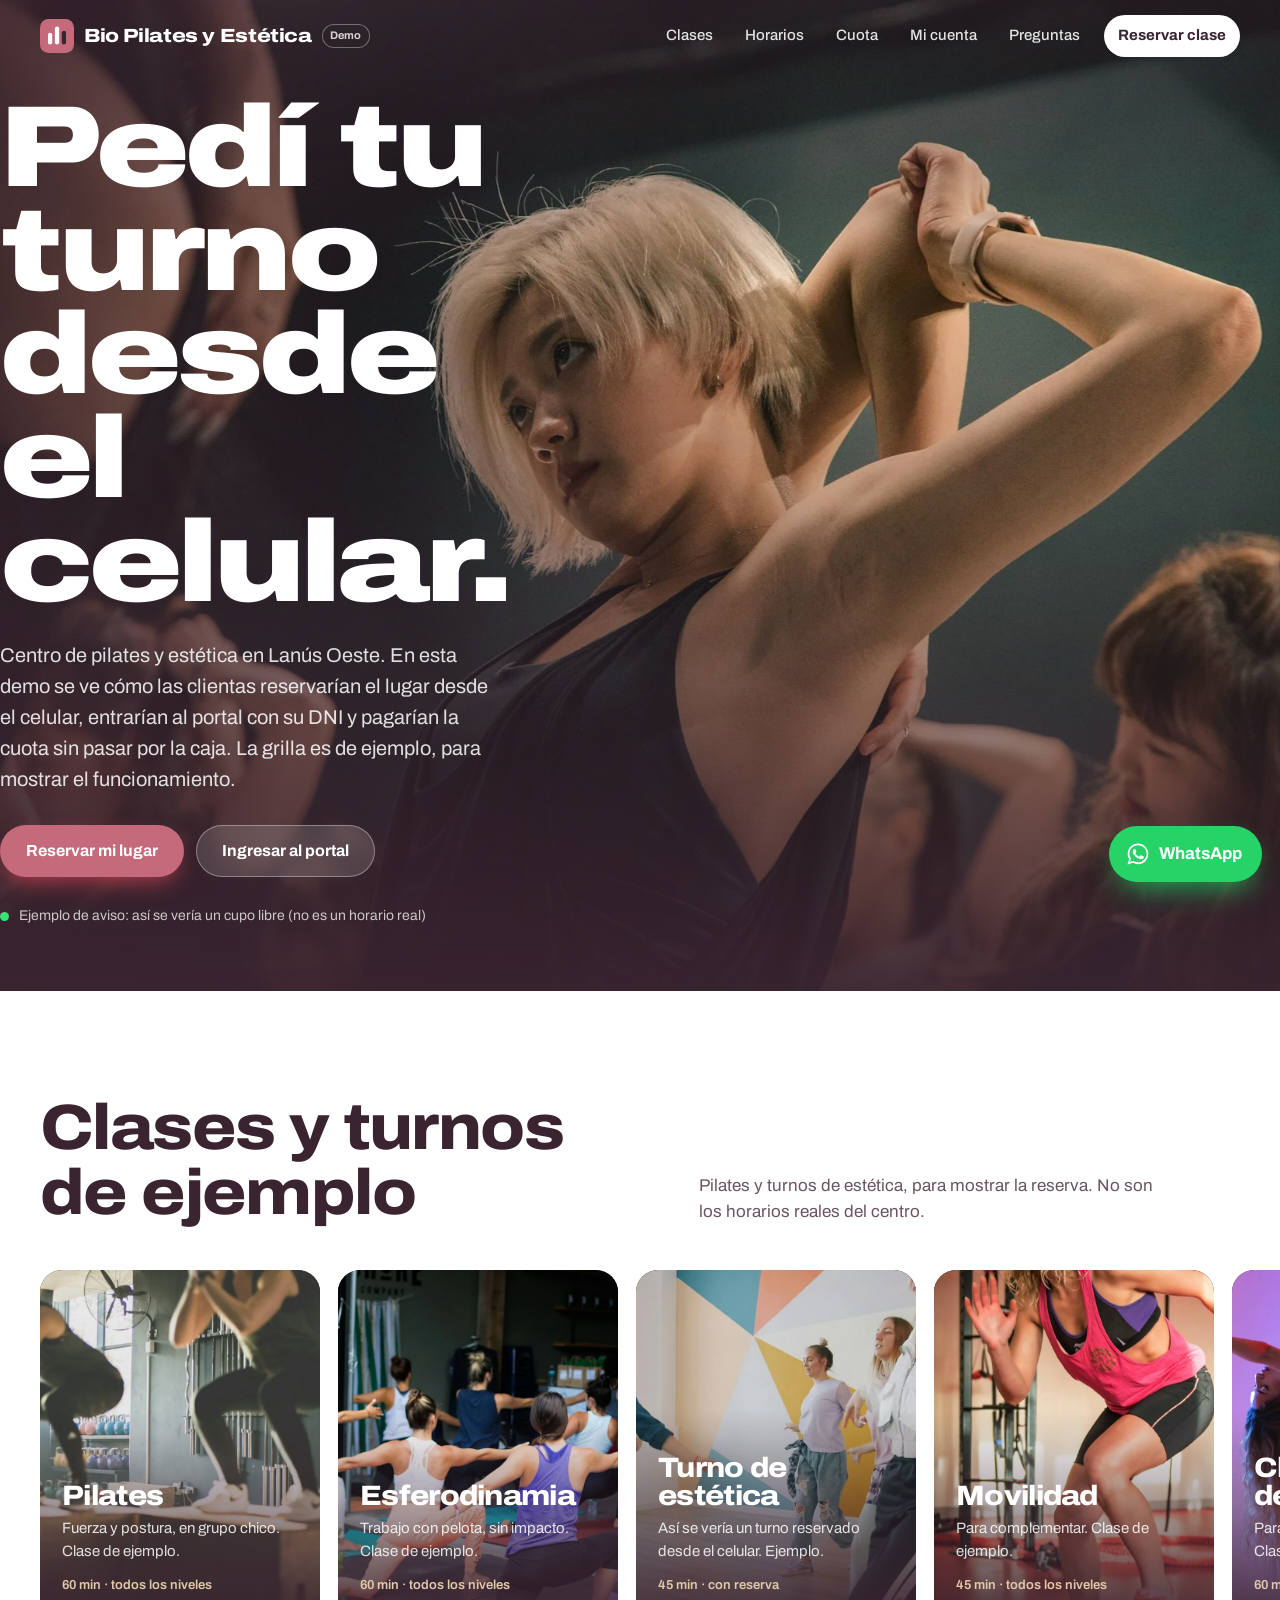
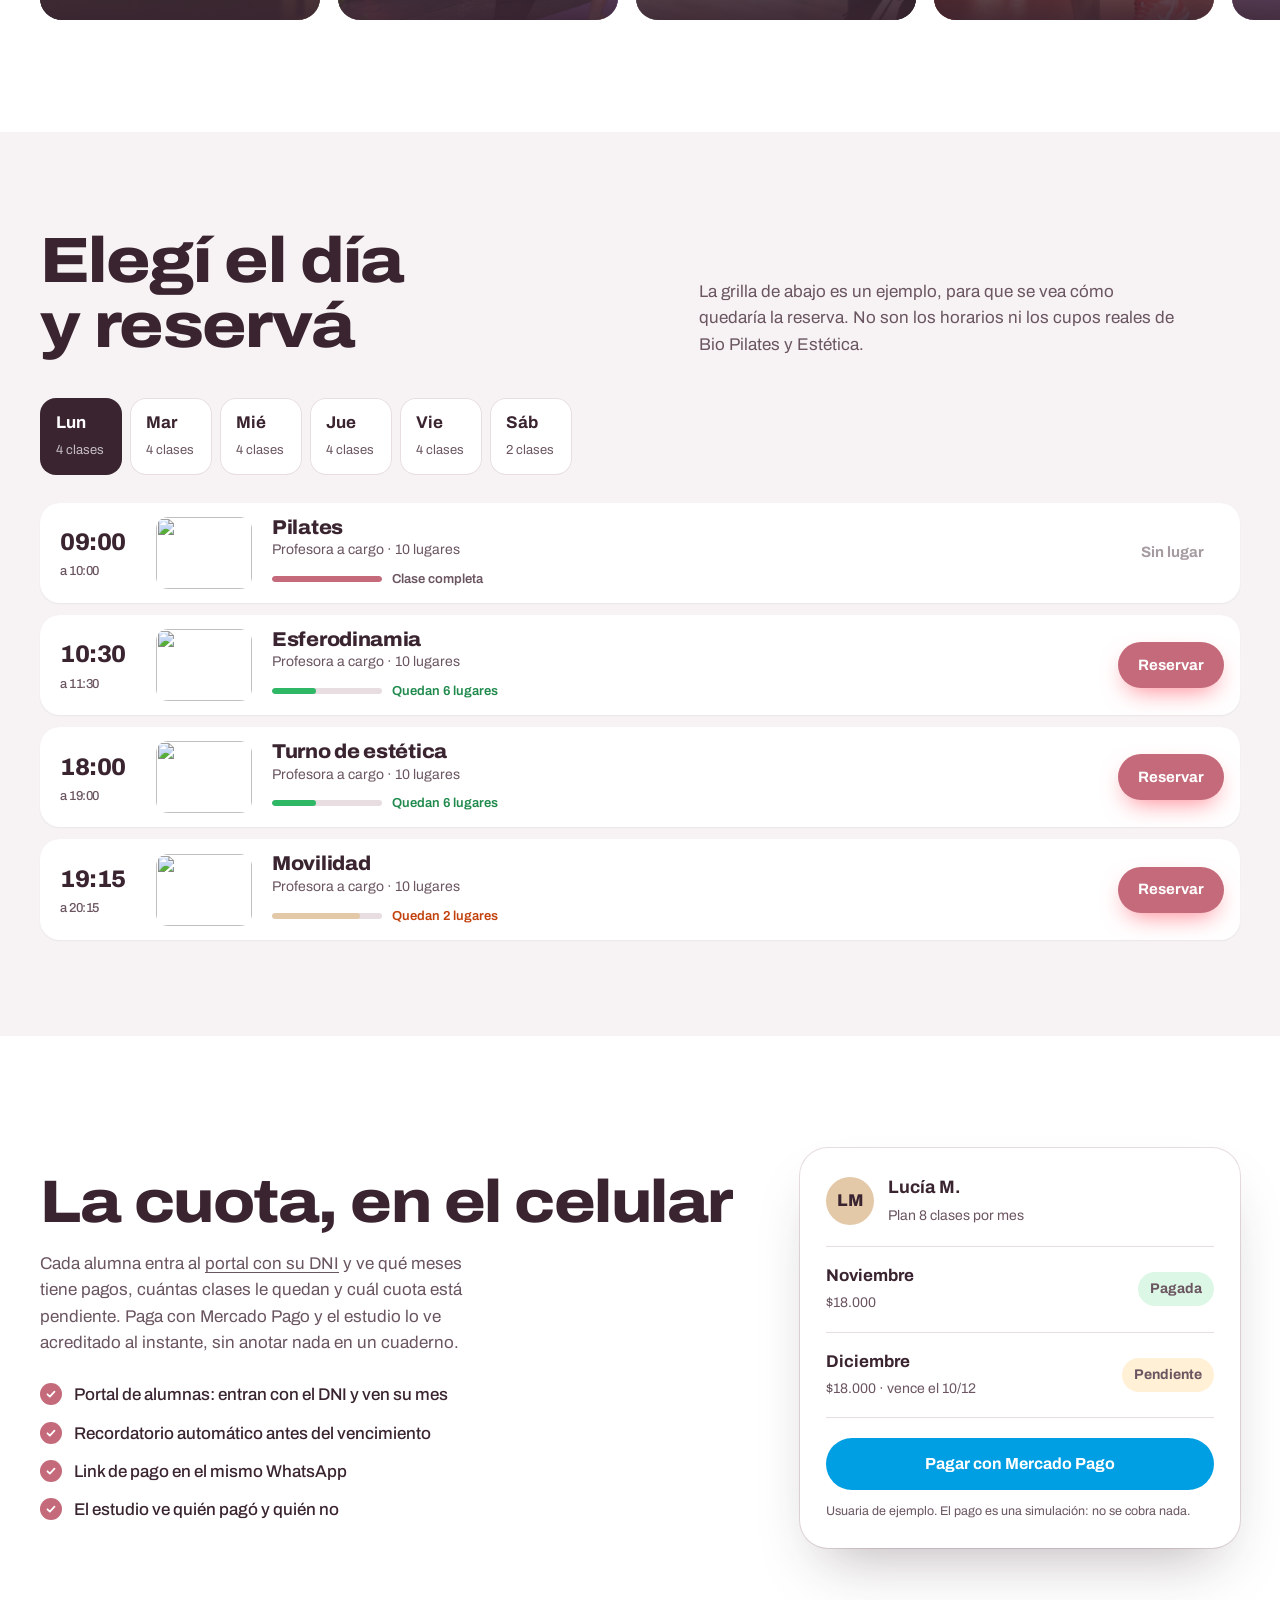
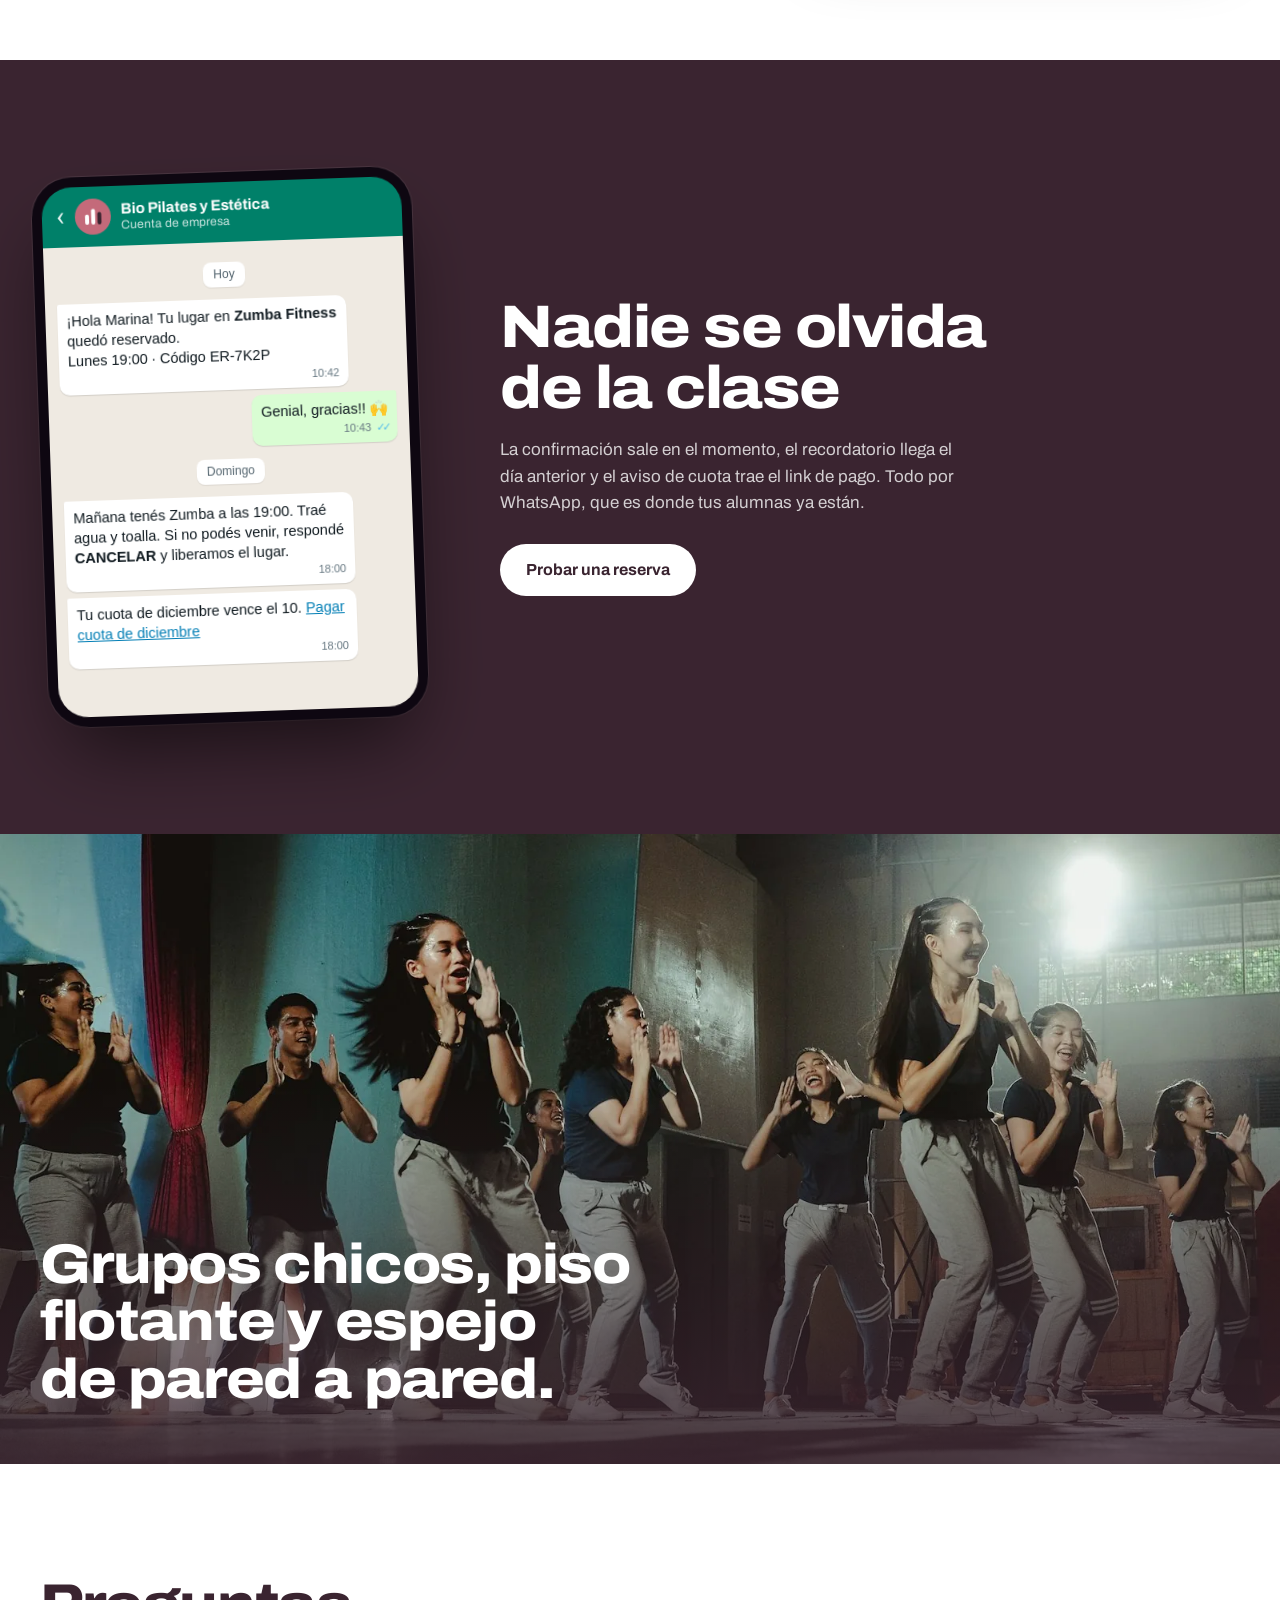
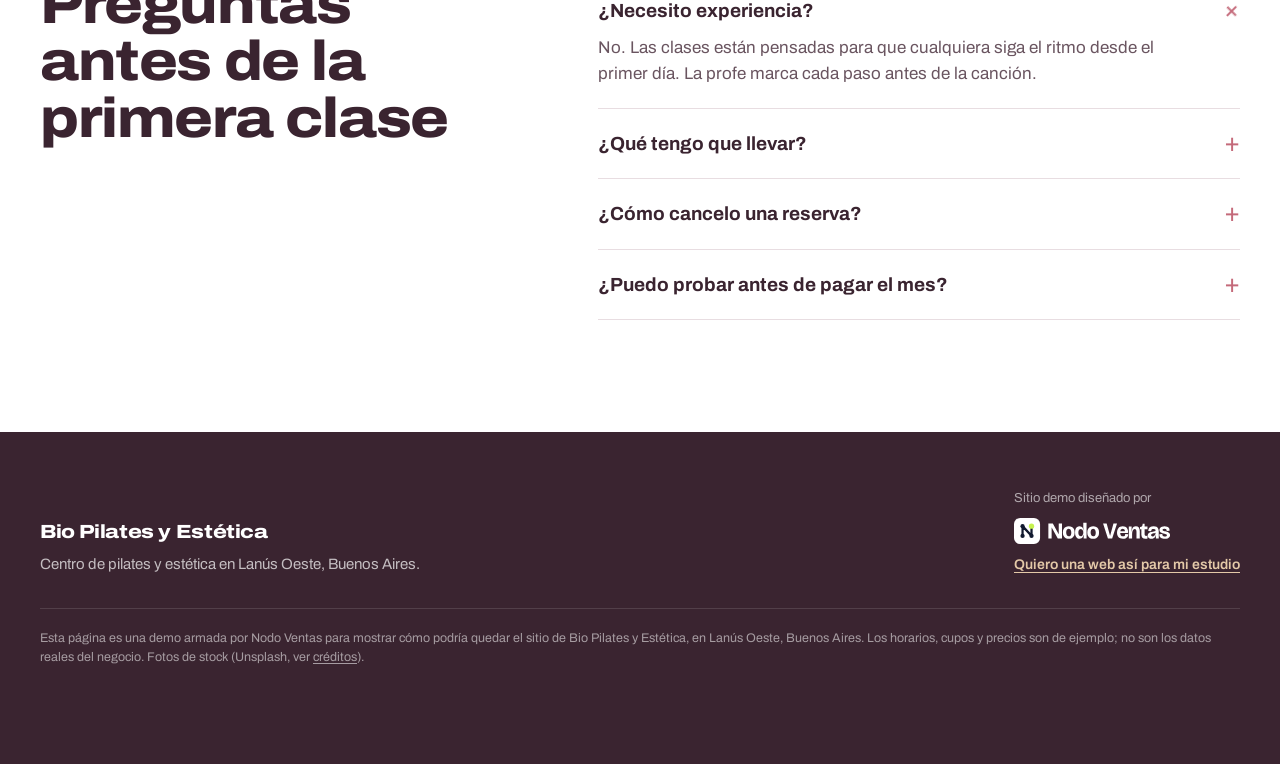
==== index.html @ a37e54e3 "Demo personalizada de Nodo Ventas: demo-bio-pilates-lanus" ====
<!DOCTYPE html>
<html lang="es-AR">
<head>
  <meta charset="utf-8">
  <meta name="viewport" content="width=device-width, initial-scale=1, viewport-fit=cover">
  <title>Bio Pilates y Estética · Lanús Oeste</title>
  <meta name="description" content="Demo de Nodo Ventas para Bio Pilates y Estética, centro de pilates y estética en Lanús Oeste: reserva desde el celular, portal y cuota. Horarios y precios de ejemplo.">
  <meta name="robots" content="noindex, nofollow">
  <meta name="theme-color" content="#3A2430">
  <link rel="icon" href="favicon.svg" type="image/svg+xml">
  <link rel="preconnect" href="https://fonts.googleapis.com">
  <link rel="preconnect" href="https://fonts.gstatic.com" crossorigin>
  <link href="https://fonts.googleapis.com/css2?family=Archivo:wdth,wght@62..125,400..900&display=swap" rel="stylesheet">
  <link rel="preload" as="image" href="img/hero.webp">
  <link rel="stylesheet" href="styles.css">
</head>
<body>
  <a class="skip" href="#contenido">Saltar al contenido</a>

  <header class="site-header" id="top">
    <div class="wrap header-inner">
      <a class="brand" href="#inicio" aria-label="Bio Pilates y Estética, inicio">
        <svg class="brand-mark" viewBox="0 0 64 64" aria-hidden="true"><rect width="64" height="64" rx="16" fill="#C46A7A"/><rect x="15" y="26" width="8" height="22" rx="4" fill="#fff"/><rect x="28" y="14" width="8" height="34" rx="4" fill="#fff"/><rect x="41" y="22" width="8" height="26" rx="4" fill="#3A2430"/></svg>
        <span class="brand-name">Bio Pilates y Estética</span>
      </a>
      <a class="demo-tag" href="oferta/" title="Sitio demo hecho por Nodo Ventas">Demo</a>
      <button class="menu-btn" type="button" aria-expanded="false" aria-controls="nav" aria-label="Abrir menú"><span></span><span></span></button>
      <nav class="nav" id="nav">
        <a href="#clases">Clases</a>
        <a href="#horarios">Horarios</a>
        <a href="#cuota">Cuota</a>
        <a href="mi-cuenta/">Mi cuenta</a>
        <a href="#preguntas">Preguntas</a>
        <a class="nav-cta" href="#horarios">Reservar clase</a>
      </nav>
    </div>
  </header>

  <main id="contenido">
    <section class="hero" id="inicio">
      <img class="hero-img" src="img/hero.webp" alt="Alumna bailando con los brazos en alto en una clase" width="1920" height="1280" fetchpriority="high">
      <div class="hero-shade" aria-hidden="true"></div>
      <div class="wrap hero-inner no-video">
        <div class="hero-copy">
        <h1 class="hero-title"><span>Pedí tu turno</span> <span>desde el celular.</span></h1>
        <p class="hero-lead">Centro de pilates y estética en Lanús Oeste. En esta demo se ve cómo las clientas reservarían el lugar desde el celular, entrarían al portal con su DNI y pagarían la cuota sin pasar por la caja. La grilla es de ejemplo, para mostrar el funcionamiento.</p>
        <div class="hero-actions">
          <a class="btn btn-coral" href="#horarios">Reservar mi lugar</a>
          <a class="btn btn-glass" href="mi-cuenta/">Ingresar al portal</a>
        </div>
        <p class="hero-meta"><span class="live-dot" aria-hidden="true"></span> Ejemplo de aviso: así se vería un cupo libre (no es un horario real)</p>
        </div>
      </div>
    </section>

    <section class="clases" id="clases" aria-labelledby="clases-title">
      <div class="wrap section-head">
        <h2 id="clases-title">Clases y turnos de ejemplo</h2>
        <p>Pilates y turnos de estética, para mostrar la reserva. No son los horarios reales del centro.</p>
      </div>
      <div class="rail" tabindex="0" aria-label="Clases del estudio">
        <article class="class-tile">
          <img src="img/clase-funcional.webp" alt="Alumna entrenando" loading="lazy" width="1200" height="900">
          <div class="tile-copy"><h3>Pilates</h3><p>Fuerza y postura, en grupo chico. Clase de ejemplo.</p><span class="tile-meta">60 min · todos los niveles</span></div>
        </article>
        <article class="class-tile">
          <img src="img/clase-stretch.webp" alt="Alumna en una pausa de estiramiento" loading="lazy" width="1200" height="900">
          <div class="tile-copy"><h3>Esferodinamia</h3><p>Trabajo con pelota, sin impacto. Clase de ejemplo.</p><span class="tile-meta">60 min · todos los niveles</span></div>
        </article>
        <article class="class-tile">
          <img src="img/clase-coreo.webp" alt="Espacio de trabajo en el estudio" loading="lazy" width="1200" height="900">
          <div class="tile-copy"><h3>Turno de estética</h3><p>Así se vería un turno reservado desde el celular. Ejemplo.</p><span class="tile-meta">45 min · con reserva</span></div>
        </article>
        <article class="class-tile">
          <img src="img/clase-hiit.webp" alt="Alumna en un trabajo de movilidad" loading="lazy" width="1200" height="900">
          <div class="tile-copy"><h3>Movilidad</h3><p>Para complementar. Clase de ejemplo.</p><span class="tile-meta">45 min · todos los niveles</span></div>
        </article>
        <article class="class-tile">
          <img src="img/clase-latino.webp" alt="Alumnas en el salón" loading="lazy" width="1200" height="900">
          <div class="tile-copy"><h3>Clase inicial de pilates</h3><p>Para quien entra por primera vez. Clase de ejemplo.</p><span class="tile-meta">60 min · inicial</span></div>
        </article>
        <article class="class-tile">
          <img src="img/clase-zumba.webp" alt="Grupo en el salón" loading="lazy" width="1200" height="900">
          <div class="tile-copy"><h3>Estiramiento</h3><p>Cierre suave. Clase de ejemplo.</p><span class="tile-meta">45 min · todos los niveles</span></div>
        </article>
      </div>
    </section>

    <section class="horarios" id="horarios" aria-labelledby="horarios-title">
      <div class="wrap">
        <div class="section-head">
          <h2 id="horarios-title">Elegí el día y reservá</h2>
          <p>La grilla de abajo es un ejemplo, para que se vea cómo quedaría la reserva. No son los horarios ni los cupos reales de Bio Pilates y Estética.</p>
        </div>
        <div class="days" role="tablist" aria-label="Día de la semana" id="days"></div>
        <div class="schedule" id="schedule" role="tabpanel" aria-live="polite"></div>
      </div>
    </section>

    <section class="cuota" id="cuota" aria-labelledby="cuota-title">
      <div class="wrap cuota-grid">
        <div class="cuota-copy">
          <h2 id="cuota-title">La cuota, en el celular</h2>
          <p>Cada alumna entra al <a href="mi-cuenta/">portal con su DNI</a> y ve qué meses tiene pagos, cuántas clases le quedan y cuál cuota está pendiente. Paga con Mercado Pago y el estudio lo ve acreditado al instante, sin anotar nada en un cuaderno.</p>
          <ul class="ticks">
            <li>Portal de alumnas: entran con el DNI y ven su mes</li>
            <li>Recordatorio automático antes del vencimiento</li>
            <li>Link de pago en el mismo WhatsApp</li>
            <li>El estudio ve quién pagó y quién no</li>
          </ul>
        </div>
        <div class="account" aria-label="Cuenta de alumna de ejemplo">
          <div class="account-head">
            <div class="avatar" aria-hidden="true">LM</div>
            <div><strong>Lucía M.</strong><span>Plan 8 clases por mes</span></div>
          </div>
          <div class="fee-row"><div><strong>Noviembre</strong><span>$18.000</span></div><span class="badge badge-ok">Pagada</span></div>
          <div class="fee-row" id="fee-dic"><div><strong>Diciembre</strong><span>$18.000 · vence el 10/12</span></div><span class="badge badge-pend" id="badge-dic">Pendiente</span></div>
          <button class="btn btn-mp" type="button" id="btn-mp">Pagar con Mercado Pago</button>
          <p class="fine-print">Usuaria de ejemplo. El pago es una simulación: no se cobra nada.</p>
        </div>
      </div>
    </section>

    <section class="avisos" aria-labelledby="avisos-title">
      <div class="wrap avisos-grid">
        <div class="phone" aria-hidden="true">
          <div class="wa-top"><span class="wa-back">‹</span><span class="wa-ava"><svg viewBox="0 0 64 64"><rect width="64" height="64" rx="32" fill="#C46A7A"/><rect x="18" y="28" width="7" height="18" rx="3.5" fill="#fff"/><rect x="29" y="18" width="7" height="28" rx="3.5" fill="#fff"/><rect x="40" y="24" width="7" height="22" rx="3.5" fill="#3A2430"/></svg></span><span class="wa-name"><b>Bio Pilates y Estética</b><small>Cuenta de empresa</small></span></div>
          <div class="wa-body">
            <div class="wa-day">Hoy</div>
            <div class="bubble in"><p>¡Hola Marina! Tu lugar en <b>Zumba Fitness</b> quedó reservado.<br>Lunes 19:00 · Código ER-7K2P</p><time>10:42</time></div>
            <div class="bubble out"><p>Genial, gracias!! 🙌</p><time>10:43 <span class="ticks-blue">✓✓</span></time></div>
            <div class="wa-day">Domingo</div>
            <div class="bubble in"><p>Mañana tenés Zumba a las 19:00. Traé agua y toalla. Si no podés venir, respondé <b>CANCELAR</b> y liberamos el lugar.</p><time>18:00</time></div>
            <div class="bubble in"><p>Tu cuota de diciembre vence el 10. <span class="wa-link">Pagar cuota de diciembre</span></p><time>18:00</time></div>
          </div>
        </div>
        <div class="avisos-copy">
          <h2 id="avisos-title">Nadie se olvida de la clase</h2>
          <p>La confirmación sale en el momento, el recordatorio llega el día anterior y el aviso de cuota trae el link de pago. Todo por WhatsApp, que es donde tus alumnas ya están.</p>
          <a class="btn btn-ink" href="#horarios">Probar una reserva</a>
        </div>
      </div>
    </section>

    <section class="sala" aria-label="El estudio">
      <img src="img/grupo-hiphop.webp" alt="Grupo bailando una coreografía frente al espejo" loading="lazy" width="1600" height="1000">
      <div class="wrap sala-copy">
        <h2>Grupos chicos, piso flotante y espejo de pared a pared.</h2>
      </div>
    </section>

    <section class="faq" id="preguntas" aria-labelledby="faq-title">
      <div class="wrap faq-grid">
        <h2 id="faq-title">Preguntas antes de la primera clase</h2>
        <div>
          <details open><summary>¿Necesito experiencia?</summary><p>No. Las clases están pensadas para que cualquiera siga el ritmo desde el primer día. La profe marca cada paso antes de la canción.</p></details>
          <details><summary>¿Qué tengo que llevar?</summary><p>Zapatillas cómodas, ropa para moverte, agua y una toalla chica. Las colchonetas las pone el estudio.</p></details>
          <details><summary>¿Cómo cancelo una reserva?</summary><p>Respondé CANCELAR al WhatsApp de confirmación hasta 2 horas antes. El lugar se libera para otra alumna.</p></details>
          <details><summary>¿Puedo probar antes de pagar el mes?</summary><p>Sí, la primera clase es de prueba. Reservala como cualquier otra y avisanos que es tu primera vez.</p></details>
        </div>
      </div>
    </section>
  </main>

  <footer class="site-footer">
    <div class="wrap footer-grid">
      <div class="footer-brand">
        <span class="brand-name">Bio Pilates y Estética</span>
        <p>Centro de pilates y estética en Lanús Oeste, Buenos Aires.</p>
      </div>
      <div class="made-by">
        <span>Sitio demo diseñado por</span>
        <a href="oferta/" aria-label="Nodo Ventas, ver la oferta"><img src="img/nodo/nodo-ventas-logo-blanco.svg" alt="Nodo Ventas" width="150" height="25"></a>
        <a class="made-link" href="oferta/">Quiero una web así para mi estudio</a>
      </div>
    </div>
    <p class="wrap legal">Esta página es una demo armada por Nodo Ventas para mostrar cómo podría quedar el sitio de Bio Pilates y Estética, en Lanús Oeste, Buenos Aires. Los horarios, cupos y precios son de ejemplo; no son los datos reales del negocio. Fotos de stock (Unsplash, ver <a href="CREDITS.md">créditos</a>).</p>
  </footer>

  <a class="wa-float" href="https://wa.me/5491100000000?text=Hola%21%20Quiero%20reservar%20una%20clase%20de%20prueba" id="btn-wa" target="_blank" rel="noopener" aria-label="Escribir por WhatsApp">
    <svg viewBox="0 0 32 32" aria-hidden="true"><path fill="currentColor" d="M16 3C9 3 3.3 8.6 3.3 15.6c0 2.4.7 4.7 1.9 6.7L3 29l6.9-2.1c1.9 1 4 1.6 6.1 1.6 7 0 12.7-5.6 12.7-12.6S23 3 16 3zm0 23.2c-1.9 0-3.8-.5-5.4-1.5l-.4-.2-4.1 1.2 1.2-4-.3-.4a10.4 10.4 0 0 1-1.6-5.6C5.4 9.9 10.1 5.3 16 5.3s10.6 4.6 10.6 10.3S21.9 26.2 16 26.2zm5.8-7.7c-.3-.2-1.9-.9-2.2-1-.3-.1-.5-.2-.7.2-.2.3-.8 1-1 1.2-.2.2-.4.2-.7.1-.3-.2-1.3-.5-2.5-1.6-.9-.8-1.6-1.8-1.7-2.1-.2-.3 0-.5.1-.6l.5-.6c.2-.2.2-.3.3-.6.1-.2 0-.4 0-.6l-1-2.4c-.3-.6-.5-.5-.7-.5h-.6c-.2 0-.6.1-.9.4-.3.3-1.2 1.1-1.2 2.7s1.2 3.2 1.4 3.4c.2.2 2.4 3.6 5.8 5 2.9 1.1 3.4.9 4 .8.6-.1 1.9-.8 2.2-1.5.3-.8.3-1.4.2-1.5-.1-.2-.3-.3-.6-.4z"/></svg>
    <span>WhatsApp</span>
  </a>

  <div class="modal" id="modal-reserva" hidden>
    <div class="sheet" role="dialog" aria-modal="true" aria-labelledby="reserva-titulo">
      <button class="sheet-x" type="button" data-close aria-label="Cerrar">×</button>
      <div id="reserva-form">
        <h2 id="reserva-titulo">Reservar lugar</h2>
        <p class="class-resume" id="reserva-resumen"></p>
        <label for="nombre">Tu nombre</label>
        <input id="nombre" name="nombre" autocomplete="name" required placeholder="Marina López">
        <label for="whatsapp">Tu WhatsApp</label>
        <input id="whatsapp" name="whatsapp" inputmode="tel" autocomplete="tel" required placeholder="362 455-0000">
        <button class="btn btn-coral btn-block" type="button" id="btn-confirmar">Confirmar reserva</button>
        <p class="fine-print">Demo: los datos quedan solo en este celular y no se envía ningún mensaje.</p>
      </div>
      <div id="reserva-ok" hidden>
        <div class="ok-head">
          <span class="ok-check" aria-hidden="true"><svg viewBox="0 0 24 24"><path d="M5 12.5l4.2 4.2L19 7" fill="none" stroke="currentColor" stroke-width="2.6" stroke-linecap="round" stroke-linejoin="round"/></svg></span>
          <div><h2>Lugar reservado</h2><p class="class-resume" id="ok-resumen"></p></div>
        </div>
        <p class="wa-label">Este WhatsApp le llega a la alumna:</p>
        <div class="wa-mini">
          <div class="wa-top"><span class="wa-ava"><svg viewBox="0 0 64 64"><rect width="64" height="64" rx="32" fill="#C46A7A"/><rect x="18" y="28" width="7" height="18" rx="3.5" fill="#fff"/><rect x="29" y="18" width="7" height="28" rx="3.5" fill="#fff"/><rect x="40" y="24" width="7" height="22" rx="3.5" fill="#3A2430"/></svg></span><span class="wa-name"><b>Bio Pilates y Estética</b><small>en línea</small></span></div>
          <div class="wa-body"><div class="bubble in" id="ok-wa"></div></div>
        </div>
        <button class="btn btn-ink btn-block" type="button" data-close>Listo</button>
      </div>
    </div>
  </div>

  <div class="modal" id="modal-pago" hidden>
    <div class="sheet" role="dialog" aria-modal="true" aria-labelledby="pago-titulo">
      <button class="sheet-x" type="button" data-close aria-label="Cerrar">×</button>
      <div id="pago-form">
        <h2 id="pago-titulo">Cuota de diciembre</h2>
        <p class="pay-amount">$18.000</p>
        <p class="class-resume">Plan 8 clases · Bio Pilates y Estética</p>
        <fieldset class="pay-methods">
          <legend>Medio de pago</legend>
          <label><input type="radio" name="pm" checked> Dinero en cuenta de Mercado Pago</label>
          <label><input type="radio" name="pm"> Tarjeta de débito o crédito</label>
        </fieldset>
        <button class="btn btn-mp btn-block" type="button" id="btn-pagar">Pagar $18.000</button>
        <p class="fine-print">Simulación de demo: no se abre un checkout real ni se cobra nada.</p>
      </div>
      <div id="pago-ok" hidden>
        <div class="ok-head">
          <span class="ok-check" aria-hidden="true"><svg viewBox="0 0 24 24"><path d="M5 12.5l4.2 4.2L19 7" fill="none" stroke="currentColor" stroke-width="2.6" stroke-linecap="round" stroke-linejoin="round"/></svg></span>
          <div><h2>Pago aprobado</h2><p class="class-resume">Diciembre quedó acreditado en tu cuenta.</p></div>
        </div>
        <button class="btn btn-ink btn-block" type="button" data-close>Volver</button>
      </div>
    </div>
  </div>

  <script src="app.js"></script>
</body>
</html>
---- styles.css ----
:root {
  --plum: #3A2430;
  --plum-2: #4C3040;
  --coral: #C46A7A;
  --coral-ink: #A65364;
  --amber: #E4C9A8;
  --paper: #FFFFFF;
  --mist: #F7F3F4;
  --ink: #3A2430;
  --ink-soft: #6A5560;
  --line: #E8DDE1;
  --mp: #009EE3;
  --wa: #25D366;
  --font: "Archivo", "Helvetica Neue", Arial, sans-serif;
  --max: 1200px;
  --ease: cubic-bezier(.16, 1, .3, 1);
}
*, *::before, *::after { box-sizing: border-box; }
html { scroll-behavior: smooth; -webkit-text-size-adjust: 100%; }
@media (prefers-reduced-motion: reduce) { html { scroll-behavior: auto; } *, *::before, *::after { animation: none !important; transition: none !important; } }
body { margin: 0; background: var(--paper); color: var(--ink); font-family: var(--font); font-size: 17px; line-height: 1.55; -webkit-font-smoothing: antialiased; font-variation-settings: "wdth" 100; }
::selection { background: var(--coral); color: #fff; }
img { max-width: 100%; display: block; }
a { color: inherit; text-underline-offset: .18em; }
button, input { font: inherit; color: inherit; }
button { cursor: pointer; }
:focus-visible { outline: 3px solid var(--amber); outline-offset: 3px; border-radius: 6px; }
h1, h2, h3 { margin: 0; line-height: 1.02; letter-spacing: -0.025em; font-weight: 800; font-stretch: 112%; font-variation-settings: "wdth" 112; text-wrap: balance; }
p { margin: 0; }
.wrap { width: min(var(--max), calc(100% - 40px)); margin-inline: auto; }
.skip { position: absolute; left: 12px; top: -48px; z-index: 100; background: var(--amber); color: var(--ink); padding: 8px 12px; border-radius: 8px; }
.skip:focus { top: 12px; }

/* header */
.site-header { position: fixed; inset: 0 0 auto; z-index: 40; color: #fff; transition: background .4s var(--ease), box-shadow .4s var(--ease); }
.site-header.solid { background: rgba(36, 16, 43, .92); backdrop-filter: saturate(1.4) blur(14px); box-shadow: 0 1px 0 rgba(255,255,255,.08); }
.header-inner { display: flex; align-items: center; justify-content: space-between; min-height: 72px; gap: 16px; }
.brand { display: inline-flex; align-items: center; gap: 10px; text-decoration: none; }
.brand-mark { width: 34px; height: 34px; }
.brand-name { font-weight: 800; font-size: 19px; letter-spacing: -0.02em; font-variation-settings: "wdth" 118; }
.nav { display: flex; align-items: center; gap: 4px; }
.nav a { text-decoration: none; font-size: 15px; font-weight: 500; padding: 9px 14px; border-radius: 999px; opacity: .88; transition: background .2s, opacity .2s; }
.nav a:hover { opacity: 1; background: rgba(255,255,255,.1); }
.nav .nav-cta { background: #fff; color: var(--plum); font-weight: 700; opacity: 1; margin-left: 6px; }
.nav .nav-cta:hover { background: var(--amber); }
.menu-btn { display: none; width: 44px; height: 44px; border: 0; border-radius: 12px; background: rgba(255,255,255,.12); position: relative; }
.menu-btn span { position: absolute; left: 13px; right: 13px; height: 2px; background: #fff; border-radius: 2px; transition: transform .3s var(--ease); }
.menu-btn span:first-child { top: 17px; } .menu-btn span:last-child { top: 25px; }
.menu-btn[aria-expanded="true"] span:first-child { transform: translateY(4px) rotate(45deg); }
.menu-btn[aria-expanded="true"] span:last-child { transform: translateY(-4px) rotate(-45deg); }
@media (max-width: 860px) {
  .menu-btn { display: block; }
  .nav { position: absolute; top: 72px; left: 12px; right: 12px; flex-direction: column; align-items: stretch; padding: 10px; border-radius: 18px; background: var(--plum); box-shadow: 0 24px 48px rgba(0,0,0,.35); opacity: 0; transform: translateY(-8px); pointer-events: none; transition: opacity .25s var(--ease), transform .25s var(--ease); }
  .nav.open { opacity: 1; transform: none; pointer-events: auto; }
  .nav a { padding: 14px 16px; font-size: 17px; }
  .nav .nav-cta { margin: 6px 0 0; text-align: center; }
}

/* buttons */
.btn { display: inline-flex; align-items: center; justify-content: center; gap: 8px; min-height: 52px; padding: 0 26px; border-radius: 999px; border: 0; font-weight: 700; font-size: 16px; text-decoration: none; transition: transform .2s var(--ease), background .2s, box-shadow .2s; }
.btn:active { transform: scale(.97); }
.btn-coral { background: var(--coral); color: #fff; box-shadow: 0 10px 24px -8px rgba(255,77,94,.7); }
.btn-coral:hover { background: var(--coral-ink); }
.btn-glass { background: rgba(255,255,255,.14); color: #fff; backdrop-filter: blur(8px); box-shadow: inset 0 0 0 1px rgba(255,255,255,.35); }
.btn-glass:hover { background: rgba(255,255,255,.24); }
.btn-ink { background: var(--plum); color: #fff; }
.btn-ink:hover { background: var(--plum-2); }
.btn-mp { background: var(--mp); color: #fff; }
.btn-mp:hover { background: #0088c4; }
.btn-ghost { background: transparent; box-shadow: inset 0 0 0 1.5px var(--line); color: var(--ink); }
.btn-block { width: 100%; }
.btn[disabled] { opacity: .45; cursor: not-allowed; box-shadow: none; }

/* hero */
.hero { position: relative; min-height: 100svh; display: flex; align-items: flex-end; color: #fff; overflow: hidden; background: var(--plum); }
.hero-img { position: absolute; inset: 0; width: 100%; height: 100%; object-fit: cover; object-position: 62% 30%; transform: scale(1.06); animation: settle 1.8s var(--ease) forwards; }
.hero-shade { position: absolute; inset: 0; background: linear-gradient(180deg, rgba(58, 36, 48,.55) 0%, rgba(58, 36, 48,0) 28%, rgba(58, 36, 48,.2) 50%, rgba(58, 36, 48,.94) 100%), linear-gradient(90deg, rgba(58, 36, 48,.7) 0%, rgba(58, 36, 48,0) 65%); }
.hero-inner { position: relative; padding: 96px 0 64px; display: grid; grid-template-columns: 1.15fr minmax(260px, 360px); gap: 40px; align-items: end; width: 100%; }
.hero-video { width: min(100%, 360px); aspect-ratio: 9 / 16; justify-self: end; border-radius: 22px; overflow: hidden; background: #000; box-shadow: 0 28px 60px -18px rgba(0,0,0,.7), 0 0 0 1px rgba(255,255,255,.14); }
.hero-video video { width: 100%; height: 100%; display: block; object-fit: contain; background: #000; }
.hero-copy { min-width: 0; }
.hero-title { font-size: clamp(50px, 9vw, 124px); line-height: .9; letter-spacing: -0.035em; font-weight: 900; font-variation-settings: "wdth" 125; max-width: 11ch; }
.hero-title span { display: inline-block; opacity: 0; transform: translateY(.35em); animation: rise .9s var(--ease) forwards; }
.hero-title span:nth-child(2) { animation-delay: .12s; }
.hero-title span:nth-child(3) { animation-delay: .24s; color: var(--amber); }
.hero-lead { max-width: 46ch; margin-top: 26px; font-size: clamp(17px, 1.6vw, 20px); color: rgba(255,255,255,.86); }
.hero-actions { display: flex; flex-wrap: wrap; gap: 12px; margin-top: 30px; }
.hero-meta { display: flex; align-items: center; gap: 10px; margin-top: 28px; font-size: 14px; color: rgba(255,255,255,.75); }
.live-dot { width: 9px; height: 9px; border-radius: 50%; background: #3BE07A; box-shadow: 0 0 0 0 rgba(59,224,122,.6); animation: pulse 2s infinite; }
@keyframes settle { to { transform: scale(1); } }
@keyframes rise { to { opacity: 1; transform: none; } }
@keyframes pulse { 70% { box-shadow: 0 0 0 10px rgba(59,224,122,0); } 100% { box-shadow: 0 0 0 0 rgba(59,224,122,0); } }

/* sections */
section { scroll-margin-top: 72px; }
.section-head { display: grid; grid-template-columns: 1.1fr 1fr; gap: 24px 64px; align-items: end; margin-bottom: 40px; }
.section-head h2 { font-size: clamp(36px, 5vw, 64px); }
.section-head p { color: var(--ink-soft); max-width: 48ch; }
@media (max-width: 860px) { .section-head { grid-template-columns: 1fr; margin-bottom: 28px; } }

.clases { padding: 104px 0 88px; }
.rail { display: grid; grid-auto-flow: column; grid-auto-columns: minmax(280px, 31%); gap: 18px; overflow-x: auto; scroll-snap-type: x mandatory; padding: 4px max(20px, calc((100% - var(--max)) / 2)) 24px; scroll-padding-inline: max(20px, calc((100% - var(--max)) / 2)); scrollbar-width: thin; scrollbar-color: var(--coral) var(--mist); }
.rail::-webkit-scrollbar { height: 6px; } .rail::-webkit-scrollbar-thumb { background: var(--coral); border-radius: 6px; } .rail::-webkit-scrollbar-track { background: var(--mist); }
@media (max-width: 860px) { .rail { grid-auto-columns: 78%; } }
.class-tile { position: relative; scroll-snap-align: start; border-radius: 22px; overflow: hidden; aspect-ratio: 4 / 5; background: var(--plum); color: #fff; isolation: isolate; }
.class-tile img { position: absolute; inset: 0; width: 100%; height: 100%; object-fit: cover; transition: transform .8s var(--ease); z-index: -1; }
.class-tile::after { content: ""; position: absolute; inset: 0; z-index: -1; background: linear-gradient(180deg, rgba(58, 36, 48,0) 40%, rgba(58, 36, 48,.92) 100%); }
.class-tile:hover img { transform: scale(1.05); }
.tile-copy { position: absolute; inset: auto 0 0; padding: 22px; }
.tile-copy h3 { font-size: 28px; }
.tile-copy p { margin-top: 6px; color: rgba(255,255,255,.85); font-size: 15px; }
.tile-meta { display: inline-block; margin-top: 12px; font-size: 13px; font-weight: 600; color: var(--amber); }

/* horarios */
.horarios { padding: 96px 0; background: var(--mist); }
.days { display: flex; gap: 8px; overflow-x: auto; padding-bottom: 6px; margin-bottom: 22px; scrollbar-width: none; }
.days::-webkit-scrollbar { display: none; }
.day { flex: 0 0 auto; min-width: 82px; padding: 12px 16px; border-radius: 16px; border: 0; background: #fff; color: var(--ink); text-align: left; box-shadow: inset 0 0 0 1px var(--line); transition: background .2s, color .2s; }
.day b { display: block; font-size: 17px; }
.day small { color: var(--ink-soft); font-size: 13px; }
.day[aria-selected="true"] { background: var(--plum); color: #fff; box-shadow: none; }
.day[aria-selected="true"] small { color: rgba(255,255,255,.7); }
.schedule { display: grid; gap: 12px; }
.slot { display: grid; grid-template-columns: 76px 96px 1fr auto; align-items: center; gap: 20px; padding: 14px 16px 14px 20px; border-radius: 20px; background: #fff; box-shadow: 0 1px 2px rgba(58, 36, 48,.06); animation: rise .5s var(--ease) both; opacity: 0; transform: translateY(8px); }
.slot:nth-child(2) { animation-delay: .05s; } .slot:nth-child(3) { animation-delay: .1s; }
.slot-time { font-size: 24px; font-weight: 800; font-variant-numeric: tabular-nums; letter-spacing: -0.02em; }
.slot-time small { display: block; font-size: 13px; font-weight: 500; color: var(--ink-soft); }
.slot img { width: 96px; height: 72px; object-fit: cover; border-radius: 12px; }
.slot h3 { font-size: 20px; letter-spacing: -0.015em; font-variation-settings: "wdth" 105; }
.slot-sub { color: var(--ink-soft); font-size: 14px; margin-top: 2px; }
.spots { display: flex; align-items: center; gap: 10px; margin-top: 8px; font-size: 13px; font-weight: 600; }
.bar { width: 110px; height: 6px; border-radius: 6px; background: var(--line); overflow: hidden; }
.bar i { display: block; height: 100%; background: var(--coral); border-radius: 6px; }
.spots.ok { color: #1F8A4C; } .spots.ok .bar i { background: #2EB866; }
.spots.warn { color: #C2410C; } .spots.warn .bar i { background: var(--amber); }
.spots.full { color: var(--ink-soft); }
.slot .btn { min-height: 46px; padding: 0 20px; font-size: 15px; }
@media (max-width: 720px) {
  .slot { grid-template-columns: 64px 1fr; grid-template-areas: "time info" "btn btn"; gap: 12px 14px; padding: 16px; }
  .slot img { display: none; }
  .slot-time { grid-area: time; font-size: 21px; }
  .slot-info { grid-area: info; }
  .slot .btn { grid-area: btn; width: 100%; }
}

/* cuota */
.cuota { padding: 112px 0; }
.cuota-grid { display: grid; grid-template-columns: 1fr minmax(320px, 440px); gap: 64px; align-items: center; }
.cuota-copy h2, .avisos-copy h2 { font-size: clamp(36px, 5vw, 60px); }
.cuota-copy > p, .avisos-copy > p { margin-top: 18px; color: var(--ink-soft); max-width: 46ch; }
.ticks { list-style: none; padding: 0; margin: 26px 0 0; display: grid; gap: 12px; }
.ticks li { display: flex; gap: 12px; align-items: flex-start; font-weight: 500; }
.ticks li::before { content: ""; flex: 0 0 22px; height: 22px; border-radius: 50%; background: var(--coral) url("data:image/svg+xml,%3Csvg xmlns='http://www.w3.org/2000/svg' viewBox='0 0 24 24'%3E%3Cpath d='M6 12.5l4 4L18 8' fill='none' stroke='white' stroke-width='3' stroke-linecap='round' stroke-linejoin='round'/%3E%3C/svg%3E") center/14px no-repeat; margin-top: 1px; }
.account { background: #fff; border-radius: 28px; padding: 26px; box-shadow: 0 30px 60px -24px rgba(58, 36, 48,.35), 0 0 0 1px var(--line); }
.account-head { display: flex; gap: 14px; align-items: center; padding-bottom: 18px; border-bottom: 1px solid var(--line); }
.account-head strong { display: block; font-size: 18px; } .account-head span { color: var(--ink-soft); font-size: 14px; }
.avatar { width: 48px; height: 48px; border-radius: 50%; display: grid; place-items: center; background: var(--amber); color: var(--plum); font-weight: 800; }
.fee-row { display: flex; justify-content: space-between; align-items: center; padding: 16px 0; border-bottom: 1px solid var(--line); }
.fee-row strong { display: block; } .fee-row span { color: var(--ink-soft); font-size: 14px; }
.badge { font-size: 13px; font-weight: 700; padding: 6px 12px; border-radius: 999px; }
.badge-ok { background: #DDF7E6; color: #136C38; }
.badge-pend { background: #FFF0D6; color: #9A4A00; }
.account .btn-mp { width: 100%; margin-top: 20px; }
.fine-print { font-size: 12.5px; color: var(--ink-soft); margin-top: 12px; }
@media (max-width: 860px) { .cuota-grid { grid-template-columns: 1fr; gap: 40px; } .cuota { padding: 80px 0; } }

/* avisos */
.avisos { padding: 112px 0; background: var(--plum); color: #fff; overflow: hidden; }
.avisos-grid { display: grid; grid-template-columns: minmax(300px, 380px) 1fr; gap: 80px; align-items: center; }
.avisos-copy > p { color: rgba(255,255,255,.78); }
.avisos-copy .btn { margin-top: 28px; background: #fff; color: var(--plum); }
.phone { border-radius: 40px; padding: 10px; background: #0E0711; box-shadow: 0 40px 80px -20px rgba(0,0,0,.6), 0 0 0 1px rgba(255,255,255,.08); transform: rotate(-2deg); }
.phone .wa-top { border-radius: 30px 30px 0 0; }
.phone .wa-body { border-radius: 0 0 30px 30px; min-height: 470px; }
@media (max-width: 860px) { .avisos-grid { grid-template-columns: 1fr; gap: 48px; } .phone { transform: none; max-width: 380px; } .avisos { padding: 80px 0; } }

/* whatsapp look */
.wa-top { display: flex; align-items: center; gap: 10px; padding: 12px 14px; background: #008069; color: #fff; }
.wa-back { font-size: 26px; line-height: 1; opacity: .9; }
.wa-ava { width: 36px; height: 36px; flex: 0 0 36px; } .wa-ava svg { width: 100%; height: 100%; }
.wa-name { display: flex; flex-direction: column; line-height: 1.2; } .wa-name b { font-size: 15px; } .wa-name small { font-size: 12px; opacity: .8; }
.wa-body { background: #EFEAE2; padding: 14px 12px 18px; display: flex; flex-direction: column; gap: 6px; color: #111B21; font-family: -apple-system, "Segoe UI", Roboto, Helvetica, Arial, sans-serif; font-size: 14.5px; line-height: 1.4; }
.wa-day { align-self: center; background: #fff; color: #54656F; font-size: 12px; padding: 4px 10px; border-radius: 8px; margin: 6px 0; box-shadow: 0 1px 1px rgba(0,0,0,.08); }
.bubble { max-width: 86%; padding: 7px 9px 6px; border-radius: 10px; box-shadow: 0 1px 1px rgba(0,0,0,.12); position: relative; }
.bubble.in { align-self: flex-start; background: #fff; border-top-left-radius: 2px; }
.bubble.out { align-self: flex-end; background: #D9FDD3; border-top-right-radius: 2px; }
.bubble time { display: block; text-align: right; font-size: 11px; color: #667781; margin-top: 2px; }
.ticks-blue { color: #53BDEB; letter-spacing: -3px; margin-left: 2px; }
.wa-link { color: #027EB5; text-decoration: underline; }

/* sala */
.sala { position: relative; min-height: 70vh; display: flex; align-items: flex-end; color: #fff; }
.sala img { position: absolute; inset: 0; width: 100%; height: 100%; object-fit: cover; }
.sala::before { content: ""; position: absolute; inset: 0; z-index: 1; background: linear-gradient(0deg, rgba(58, 36, 48,.85), rgba(58, 36, 48,0) 60%); }
.sala-copy { position: relative; z-index: 2; padding-bottom: 56px; }
.sala-copy h2 { font-size: clamp(30px, 4.4vw, 56px); max-width: 18ch; }

/* faq */
.faq { padding: 112px 0; }
.faq-grid { display: grid; grid-template-columns: 1fr 1.3fr; gap: 64px; }
.faq h2 { font-size: clamp(34px, 4.5vw, 56px); }
details { border-bottom: 1px solid var(--line); padding: 20px 0; }
summary { cursor: pointer; font-weight: 700; font-size: 19px; list-style: none; display: flex; justify-content: space-between; gap: 16px; }
summary::-webkit-details-marker { display: none; }
summary::after { content: "+"; font-weight: 400; font-size: 26px; line-height: 1; color: var(--coral); transition: transform .3s var(--ease); }
details[open] summary::after { transform: rotate(45deg); }
details p { margin-top: 10px; color: var(--ink-soft); max-width: 60ch; }
@media (max-width: 860px) { .faq-grid { grid-template-columns: 1fr; gap: 24px; } .faq { padding: 80px 0; } }

/* footer */
.site-footer { background: var(--plum); color: #fff; padding: 56px 0 96px; }
.footer-grid { display: flex; flex-wrap: wrap; justify-content: space-between; gap: 32px; align-items: flex-end; padding-bottom: 32px; border-bottom: 1px solid rgba(255,255,255,.12); }
.footer-brand p { color: rgba(255,255,255,.7); margin-top: 6px; font-size: 15px; }
.made-by { display: grid; gap: 10px; justify-items: start; }
.made-by > span { font-size: 13px; color: rgba(255,255,255,.6); }
.made-by img { height: 26px; width: auto; }
.made-link { font-size: 14px; font-weight: 600; color: var(--amber); }
.legal { font-size: 12.5px; color: rgba(255,255,255,.55); margin-top: 20px; }

/* floating */
.wa-float { position: fixed; right: 18px; bottom: 18px; z-index: 50; display: inline-flex; align-items: center; gap: 8px; height: 56px; padding: 0 20px 0 16px; border-radius: 999px; background: var(--wa); color: #fff; font-weight: 700; text-decoration: none; box-shadow: 0 14px 30px -10px rgba(37,211,102,.8); transition: transform .2s var(--ease); }
.wa-float:hover { transform: translateY(-2px); }
.wa-float svg { width: 26px; height: 26px; }
.demo-chip { position: fixed; left: 14px; bottom: 18px; z-index: 50; font-size: 12px; font-weight: 600; text-decoration: none; padding: 7px 12px; border-radius: 999px; background: rgba(58, 36, 48,.78); color: rgba(255,255,255,.9); backdrop-filter: blur(8px); box-shadow: inset 0 0 0 1px rgba(255,255,255,.18); }
@media (max-width: 520px) { .wa-float span { display: none; } .wa-float { padding: 0; width: 56px; justify-content: center; } }

/* modal */
.modal { position: fixed; inset: 0; z-index: 80; display: grid; place-items: end center; background: rgba(20,8,24,.55); backdrop-filter: blur(4px); padding: 0; }
@media (min-width: 640px) { .modal { place-items: center; padding: 24px; } }
.modal[hidden] { display: none; }
.sheet { position: relative; width: min(460px, 100%); max-height: 92svh; overflow: auto; background: #fff; color: var(--ink); border-radius: 26px 26px 0 0; padding: 30px 24px 26px; animation: sheet .45s var(--ease); }
@media (min-width: 640px) { .sheet { border-radius: 26px; } }
@keyframes sheet { from { transform: translateY(40px); opacity: 0; } }
.sheet h2 { font-size: 28px; }
.sheet-x { position: absolute; right: 14px; top: 14px; width: 38px; height: 38px; border-radius: 50%; border: 0; background: var(--mist); font-size: 22px; line-height: 1; }
.class-resume { color: var(--ink-soft); margin-top: 6px; }
.sheet label { display: block; font-weight: 600; font-size: 14px; margin: 18px 0 6px; }
.sheet input:not([type="radio"]) { width: 100%; height: 52px; border-radius: 14px; border: 1.5px solid var(--line); padding: 0 16px; font-size: 16px; background: #fff; }
.sheet input:focus { outline: none; border-color: var(--coral); box-shadow: 0 0 0 4px rgba(255,77,94,.15); }
.sheet .btn-block { margin-top: 22px; }
.ok-head { display: flex; gap: 14px; align-items: center; }
.ok-check { width: 52px; height: 52px; flex: 0 0 52px; border-radius: 50%; background: #2EB866; color: #fff; display: grid; place-items: center; animation: pop .5s var(--ease); }
.ok-check svg { width: 28px; height: 28px; }
@keyframes pop { from { transform: scale(.4); opacity: 0; } }
.wa-label { margin: 22px 0 8px; font-size: 13px; font-weight: 600; color: var(--ink-soft); }
.wa-mini { border-radius: 18px; overflow: hidden; box-shadow: 0 0 0 1px var(--line); }
.wa-mini .wa-body { min-height: 0; }
.wa-mini .bubble { animation: rise .5s .25s var(--ease) both; opacity: 0; transform: translateY(8px); }
.pay-amount { font-size: 44px; font-weight: 800; letter-spacing: -0.03em; margin-top: 10px; font-variant-numeric: tabular-nums; }
.pay-methods { border: 0; padding: 0; margin: 18px 0 0; display: grid; gap: 8px; }
.pay-methods legend { font-weight: 600; font-size: 14px; margin-bottom: 8px; }
.pay-methods label { margin: 0; display: flex; gap: 10px; align-items: center; padding: 14px; border-radius: 14px; box-shadow: inset 0 0 0 1.5px var(--line); font-weight: 500; }
.pay-methods label:has(input:checked) { box-shadow: inset 0 0 0 2px var(--mp); }
.pay-methods input { accent-color: var(--mp); }
.btn.loading { pointer-events: none; opacity: .8; }
.btn.loading::after { content: ""; width: 16px; height: 16px; border-radius: 50%; border: 2px solid rgba(255,255,255,.5); border-top-color: #fff; animation: spin .7s linear infinite; }
@keyframes spin { to { transform: rotate(360deg); } }

.demo-tag { margin-right: auto; margin-left: -6px; font-size: 11px; font-weight: 700; letter-spacing: .02em; text-decoration: none; padding: 3px 8px; border-radius: 999px; color: rgba(255,255,255,.8); box-shadow: inset 0 0 0 1px rgba(255,255,255,.35); }
.demo-tag:hover { color: #fff; box-shadow: inset 0 0 0 1px #fff; }
@media (max-width: 900px) {
  .hero { min-height: 0; align-items: stretch; overflow: hidden; }
  .hero-inner { grid-template-columns: 1fr; justify-items: center; padding: 88px 0 48px; gap: 28px; }
  .hero-video { width: min(100%, calc(68svh * 9 / 16), 380px); justify-self: center; }
  .hero-copy { width: 100%; }
}
@media (max-width: 600px) { .hero-img { object-position: 58% 18%; } }

.hero-inner.no-video { grid-template-columns: minmax(0, 34rem); }
@media (max-width: 860px) { .hero-inner.no-video { grid-template-columns: 1fr; } }
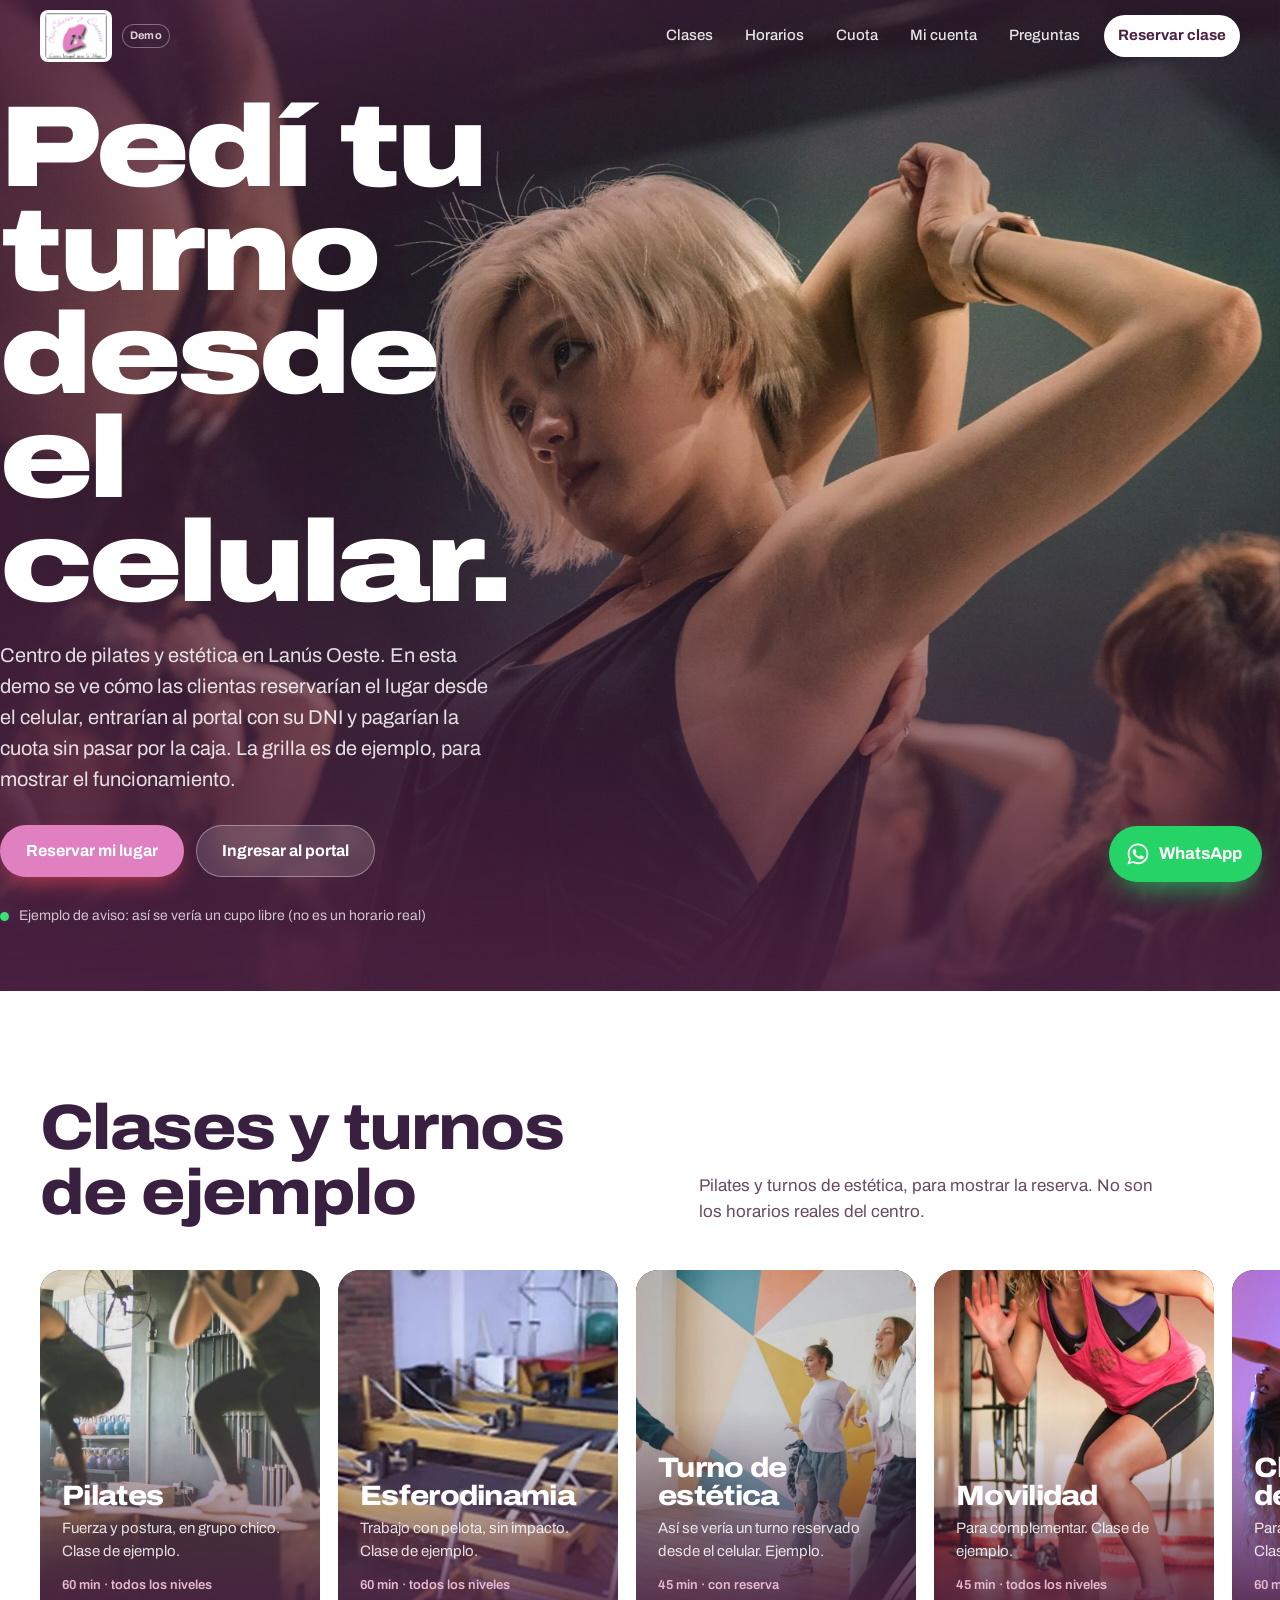
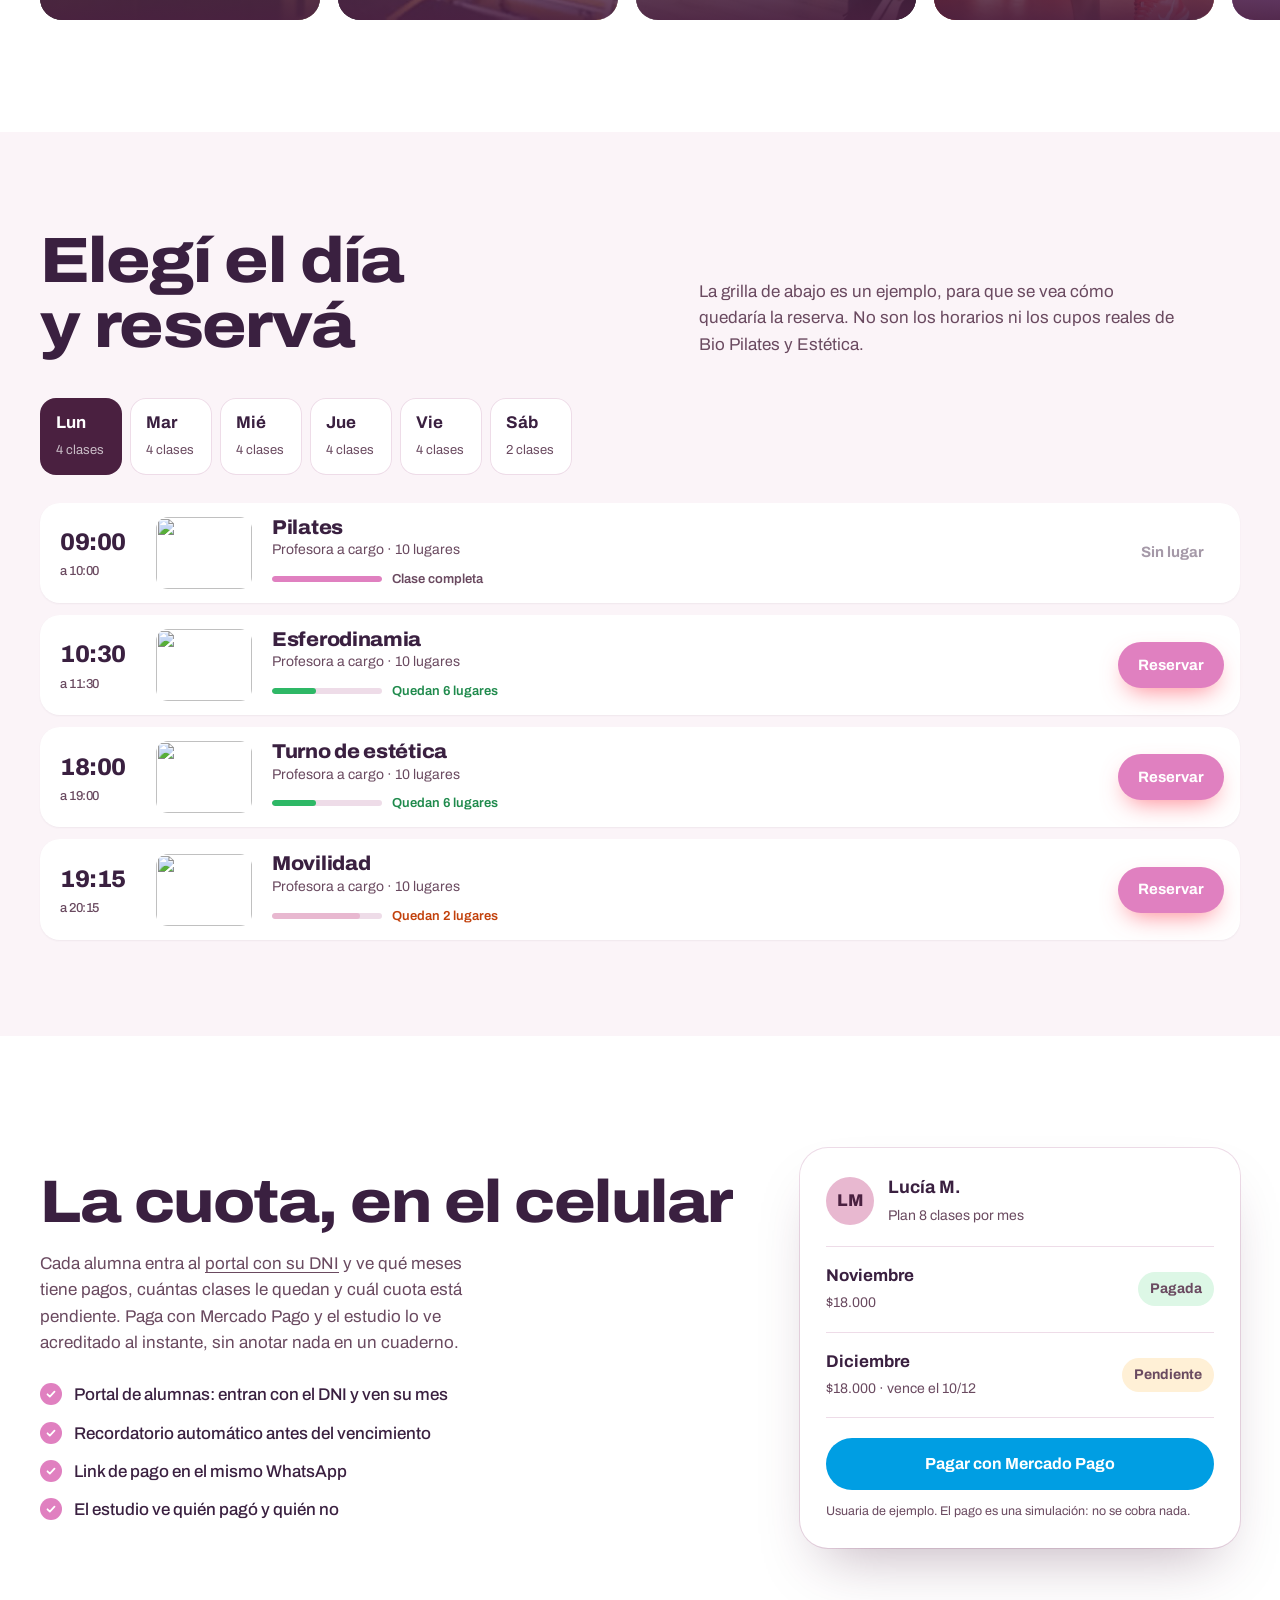
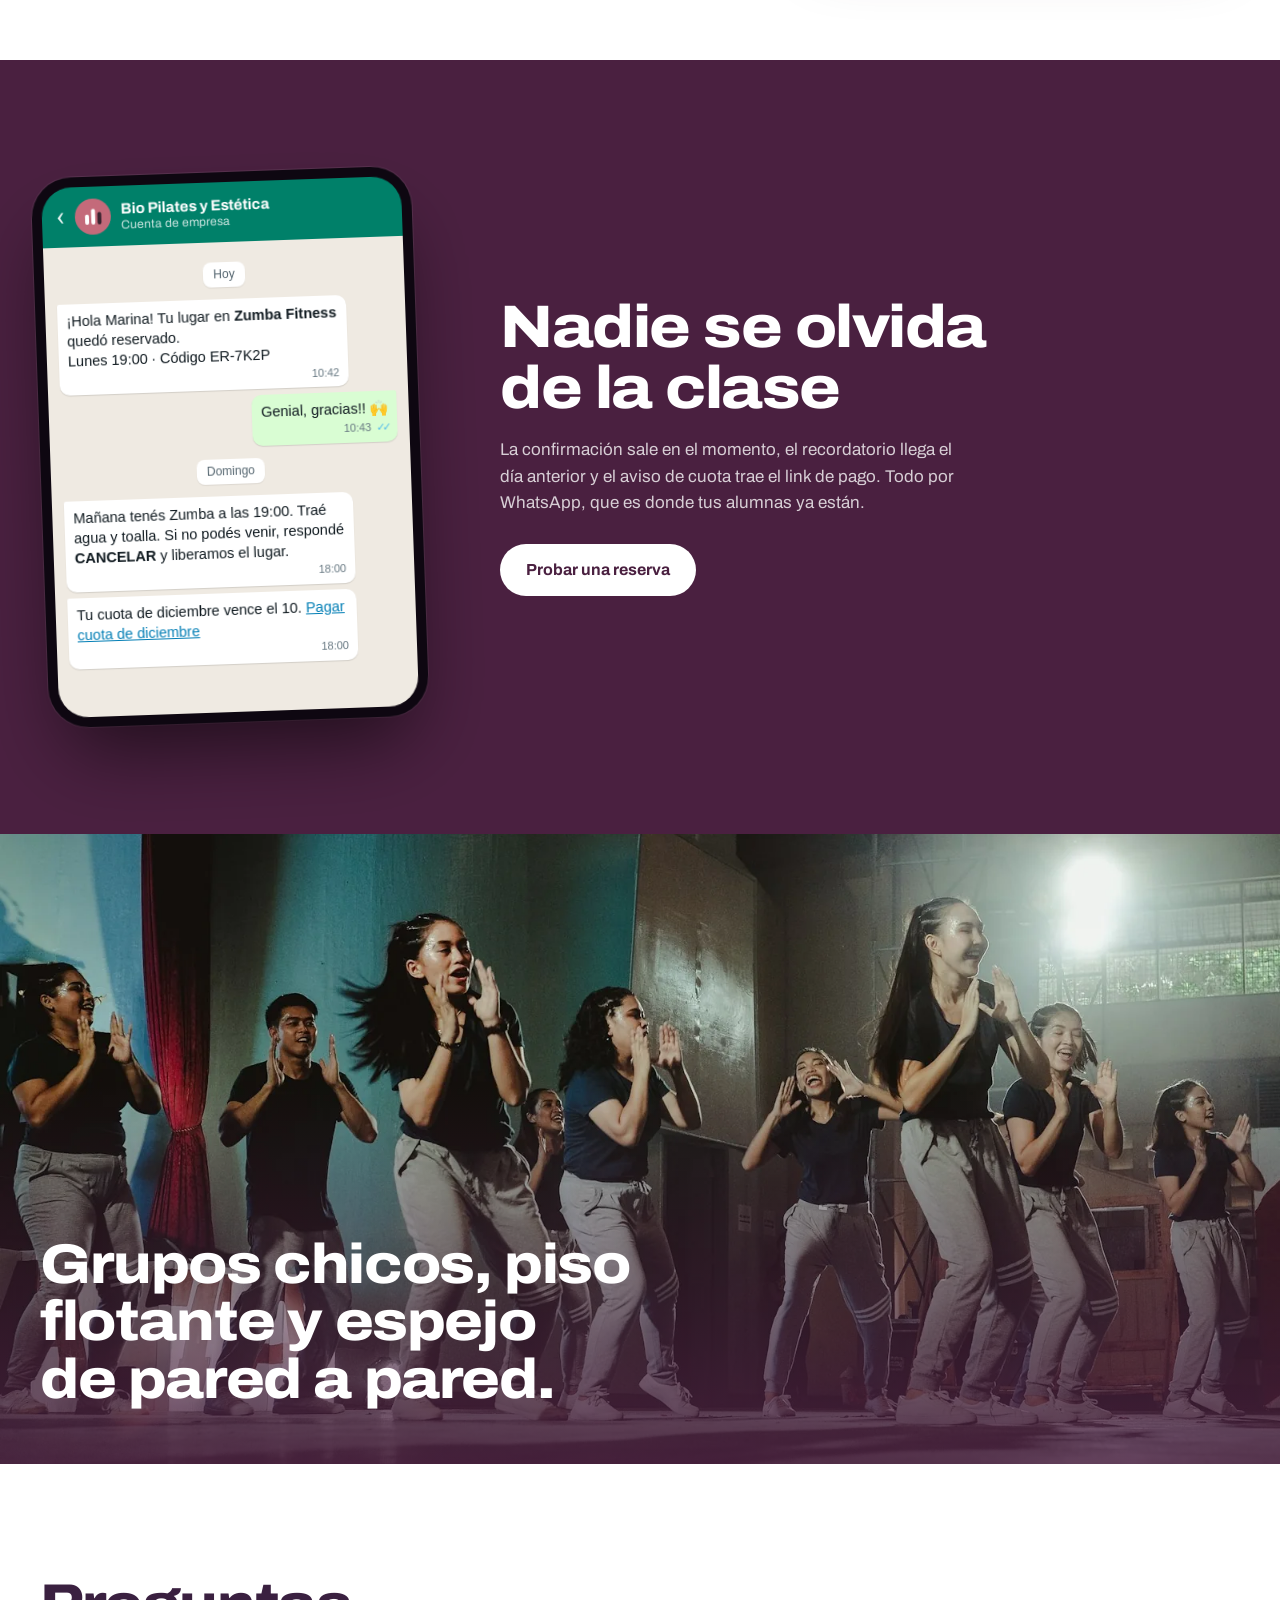
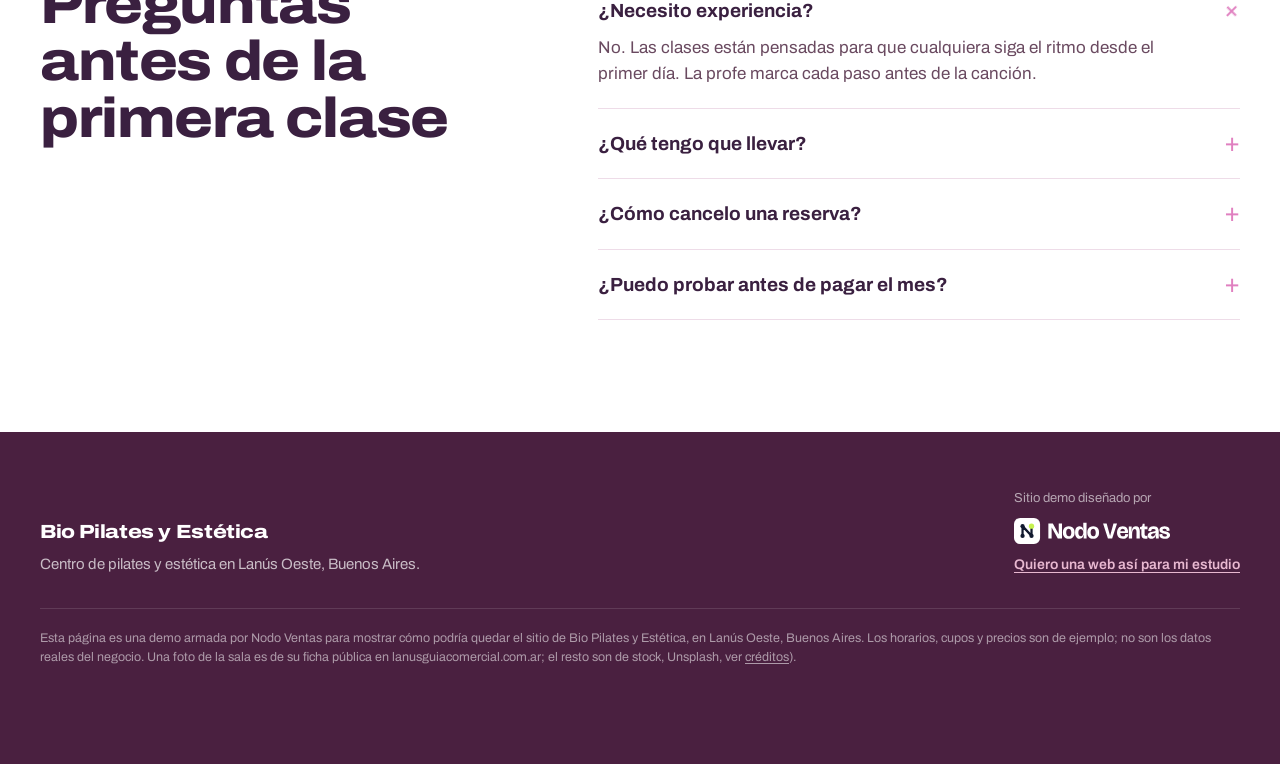
==== commit c9a50bb9: "Branding real del negocio: logo, colores y fotos públicas" ====
--- a/index.html
+++ b/index.html
@@ -6,8 +6,8 @@
   <title>Bio Pilates y Estética · Lanús Oeste</title>
   <meta name="description" content="Demo de Nodo Ventas para Bio Pilates y Estética, centro de pilates y estética en Lanús Oeste: reserva desde el celular, portal y cuota. Horarios y precios de ejemplo.">
   <meta name="robots" content="noindex, nofollow">
-  <meta name="theme-color" content="#3A2430">
-  <link rel="icon" href="favicon.svg" type="image/svg+xml">
+  <meta name="theme-color" content="#4A2040">
+  <link rel="icon" href="img/brand/favicon.png" type="image/png">
   <link rel="preconnect" href="https://fonts.googleapis.com">
   <link rel="preconnect" href="https://fonts.gstatic.com" crossorigin>
   <link href="https://fonts.googleapis.com/css2?family=Archivo:wdth,wght@62..125,400..900&display=swap" rel="stylesheet">
@@ -20,8 +20,7 @@
   <header class="site-header" id="top">
     <div class="wrap header-inner">
       <a class="brand" href="#inicio" aria-label="Bio Pilates y Estética, inicio">
-        <svg class="brand-mark" viewBox="0 0 64 64" aria-hidden="true"><rect width="64" height="64" rx="16" fill="#C46A7A"/><rect x="15" y="26" width="8" height="22" rx="4" fill="#fff"/><rect x="28" y="14" width="8" height="34" rx="4" fill="#fff"/><rect x="41" y="22" width="8" height="26" rx="4" fill="#3A2430"/></svg>
-        <span class="brand-name">Bio Pilates y Estética</span>
+        <img class="brand-logo tile" src="img/brand/logo.png" alt="Bio Pilates y Estética">
       </a>
       <a class="demo-tag" href="oferta/" title="Sitio demo hecho por Nodo Ventas">Demo</a>
       <button class="menu-btn" type="button" aria-expanded="false" aria-controls="nav" aria-label="Abrir menú"><span></span><span></span></button>
@@ -64,7 +63,7 @@
           <div class="tile-copy"><h3>Pilates</h3><p>Fuerza y postura, en grupo chico. Clase de ejemplo.</p><span class="tile-meta">60 min · todos los niveles</span></div>
         </article>
         <article class="class-tile">
-          <img src="img/clase-stretch.webp" alt="Alumna en una pausa de estiramiento" loading="lazy" width="1200" height="900">
+          <img src="img/brand/foto-sala.webp" alt="Sala de pilates reformer de Bio Pilates y Estética" loading="lazy" width="1200" height="900">
           <div class="tile-copy"><h3>Esferodinamia</h3><p>Trabajo con pelota, sin impacto. Clase de ejemplo.</p><span class="tile-meta">60 min · todos los niveles</span></div>
         </article>
         <article class="class-tile">
@@ -175,7 +174,7 @@
         <a class="made-link" href="oferta/">Quiero una web así para mi estudio</a>
       </div>
     </div>
-    <p class="wrap legal">Esta página es una demo armada por Nodo Ventas para mostrar cómo podría quedar el sitio de Bio Pilates y Estética, en Lanús Oeste, Buenos Aires. Los horarios, cupos y precios son de ejemplo; no son los datos reales del negocio. Fotos de stock (Unsplash, ver <a href="CREDITS.md">créditos</a>).</p>
+    <p class="wrap legal">Esta página es una demo armada por Nodo Ventas para mostrar cómo podría quedar el sitio de Bio Pilates y Estética, en Lanús Oeste, Buenos Aires. Los horarios, cupos y precios son de ejemplo; no son los datos reales del negocio. Una foto de la sala es de su ficha pública en lanusguiacomercial.com.ar; el resto son de stock, Unsplash, ver <a href="CREDITS.md">créditos</a>).</p>
   </footer>
 
   <a class="wa-float" href="https://wa.me/5491100000000?text=Hola%21%20Quiero%20reservar%20una%20clase%20de%20prueba" id="btn-wa" target="_blank" rel="noopener" aria-label="Escribir por WhatsApp">
--- a/styles.css
+++ b/styles.css
@@ -1,14 +1,14 @@
 :root {
-  --plum: #3A2430;
-  --plum-2: #4C3040;
-  --coral: #C46A7A;
-  --coral-ink: #A65364;
-  --amber: #E4C9A8;
+  --plum: #4A2040;
+  --plum-2: #6A2A58;
+  --coral: #E080C0;
+  --coral-ink: #C05A9A;
+  --amber: #E8B8D0;
   --paper: #FFFFFF;
-  --mist: #F7F3F4;
-  --ink: #3A2430;
-  --ink-soft: #6A5560;
-  --line: #E8DDE1;
+  --mist: #FBF4F8;
+  --ink: #3A2040;
+  --ink-soft: #6A4A60;
+  --line: #EEDCE8;
   --mp: #009EE3;
   --wa: #25D366;
   --font: "Archivo", "Helvetica Neue", Arial, sans-serif;
@@ -33,11 +33,28 @@
 
 /* header */
 .site-header { position: fixed; inset: 0 0 auto; z-index: 40; color: #fff; transition: background .4s var(--ease), box-shadow .4s var(--ease); }
-.site-header.solid { background: rgba(36, 16, 43, .92); backdrop-filter: saturate(1.4) blur(14px); box-shadow: 0 1px 0 rgba(255,255,255,.08); }
+.site-header.solid { background: rgba(74, 32, 64, .92); backdrop-filter: saturate(1.4) blur(14px); box-shadow: 0 1px 0 rgba(255,255,255,.08); }
 .header-inner { display: flex; align-items: center; justify-content: space-between; min-height: 72px; gap: 16px; }
 .brand { display: inline-flex; align-items: center; gap: 10px; text-decoration: none; }
 .brand-mark { width: 34px; height: 34px; }
 .brand-name { font-weight: 800; font-size: 19px; letter-spacing: -0.02em; font-variation-settings: "wdth" 118; }
+
+/* branding real */
+.brand-logo { display: block; height: 44px; width: auto; max-width: 200px; object-fit: contain; }
+.brand-logo.round { height: 48px; width: 48px; max-width: 48px; border-radius: 50%; background: #fff; object-fit: cover; box-shadow: 0 0 0 1px rgba(255,255,255,.18); }
+.brand-logo.tile { height: 52px; width: auto; max-width: 168px; border-radius: 8px; background: #fff; padding: 3px 5px; object-fit: contain; }
+.brand-wordmark { display: flex; flex-direction: column; justify-content: center; line-height: 1; color: #fff; text-decoration: none; }
+.brand-wordmark .wm-name { font-weight: 500; font-size: 22px; letter-spacing: 0.01em; font-variation-settings: "wdth" 110; }
+.brand-wordmark .wm-sub { font-size: 9px; font-weight: 600; letter-spacing: 0.16em; text-transform: uppercase; opacity: .88; margin-top: 3px; }
+.brand-wordmark.gm .wm-name { font-weight: 800; font-size: 24px; letter-spacing: -0.04em; text-transform: lowercase; font-variation-settings: "wdth" 125; }
+.brand-wordmark.gm .wm-sub { letter-spacing: 0.22em; font-weight: 600; font-size: 9px; }
+@media (max-width: 860px) {
+  .brand-logo { height: 38px; max-width: 150px; }
+  .brand-logo.round { height: 42px; width: 42px; max-width: 42px; }
+  .brand-logo.tile { height: 48px; max-width: 150px; }
+  .brand-wordmark .wm-name { font-size: 20px; }
+}
+
 .nav { display: flex; align-items: center; gap: 4px; }
 .nav a { text-decoration: none; font-size: 15px; font-weight: 500; padding: 9px 14px; border-radius: 999px; opacity: .88; transition: background .2s, opacity .2s; }
 .nav a:hover { opacity: 1; background: rgba(255,255,255,.1); }
@@ -74,7 +91,7 @@
 /* hero */
 .hero { position: relative; min-height: 100svh; display: flex; align-items: flex-end; color: #fff; overflow: hidden; background: var(--plum); }
 .hero-img { position: absolute; inset: 0; width: 100%; height: 100%; object-fit: cover; object-position: 62% 30%; transform: scale(1.06); animation: settle 1.8s var(--ease) forwards; }
-.hero-shade { position: absolute; inset: 0; background: linear-gradient(180deg, rgba(58, 36, 48,.55) 0%, rgba(58, 36, 48,0) 28%, rgba(58, 36, 48,.2) 50%, rgba(58, 36, 48,.94) 100%), linear-gradient(90deg, rgba(58, 36, 48,.7) 0%, rgba(58, 36, 48,0) 65%); }
+.hero-shade { position: absolute; inset: 0; background: linear-gradient(180deg, rgba(74, 32, 64,.55) 0%, rgba(74, 32, 64,0) 28%, rgba(74, 32, 64,.2) 50%, rgba(74, 32, 64,.94) 100%), linear-gradient(90deg, rgba(74, 32, 64,.7) 0%, rgba(74, 32, 64,0) 65%); }
 .hero-inner { position: relative; padding: 96px 0 64px; display: grid; grid-template-columns: 1.15fr minmax(260px, 360px); gap: 40px; align-items: end; width: 100%; }
 .hero-video { width: min(100%, 360px); aspect-ratio: 9 / 16; justify-self: end; border-radius: 22px; overflow: hidden; background: #000; box-shadow: 0 28px 60px -18px rgba(0,0,0,.7), 0 0 0 1px rgba(255,255,255,.14); }
 .hero-video video { width: 100%; height: 100%; display: block; object-fit: contain; background: #000; }
@@ -104,7 +121,7 @@
 @media (max-width: 860px) { .rail { grid-auto-columns: 78%; } }
 .class-tile { position: relative; scroll-snap-align: start; border-radius: 22px; overflow: hidden; aspect-ratio: 4 / 5; background: var(--plum); color: #fff; isolation: isolate; }
 .class-tile img { position: absolute; inset: 0; width: 100%; height: 100%; object-fit: cover; transition: transform .8s var(--ease); z-index: -1; }
-.class-tile::after { content: ""; position: absolute; inset: 0; z-index: -1; background: linear-gradient(180deg, rgba(58, 36, 48,0) 40%, rgba(58, 36, 48,.92) 100%); }
+.class-tile::after { content: ""; position: absolute; inset: 0; z-index: -1; background: linear-gradient(180deg, rgba(74, 32, 64,0) 40%, rgba(74, 32, 64,.92) 100%); }
 .class-tile:hover img { transform: scale(1.05); }
 .tile-copy { position: absolute; inset: auto 0 0; padding: 22px; }
 .tile-copy h3 { font-size: 28px; }
@@ -121,7 +138,7 @@
 .day[aria-selected="true"] { background: var(--plum); color: #fff; box-shadow: none; }
 .day[aria-selected="true"] small { color: rgba(255,255,255,.7); }
 .schedule { display: grid; gap: 12px; }
-.slot { display: grid; grid-template-columns: 76px 96px 1fr auto; align-items: center; gap: 20px; padding: 14px 16px 14px 20px; border-radius: 20px; background: #fff; box-shadow: 0 1px 2px rgba(58, 36, 48,.06); animation: rise .5s var(--ease) both; opacity: 0; transform: translateY(8px); }
+.slot { display: grid; grid-template-columns: 76px 96px 1fr auto; align-items: center; gap: 20px; padding: 14px 16px 14px 20px; border-radius: 20px; background: #fff; box-shadow: 0 1px 2px rgba(74, 32, 64,.06); animation: rise .5s var(--ease) both; opacity: 0; transform: translateY(8px); }
 .slot:nth-child(2) { animation-delay: .05s; } .slot:nth-child(3) { animation-delay: .1s; }
 .slot-time { font-size: 24px; font-weight: 800; font-variant-numeric: tabular-nums; letter-spacing: -0.02em; }
 .slot-time small { display: block; font-size: 13px; font-weight: 500; color: var(--ink-soft); }
@@ -151,7 +168,7 @@
 .ticks { list-style: none; padding: 0; margin: 26px 0 0; display: grid; gap: 12px; }
 .ticks li { display: flex; gap: 12px; align-items: flex-start; font-weight: 500; }
 .ticks li::before { content: ""; flex: 0 0 22px; height: 22px; border-radius: 50%; background: var(--coral) url("data:image/svg+xml,%3Csvg xmlns='http://www.w3.org/2000/svg' viewBox='0 0 24 24'%3E%3Cpath d='M6 12.5l4 4L18 8' fill='none' stroke='white' stroke-width='3' stroke-linecap='round' stroke-linejoin='round'/%3E%3C/svg%3E") center/14px no-repeat; margin-top: 1px; }
-.account { background: #fff; border-radius: 28px; padding: 26px; box-shadow: 0 30px 60px -24px rgba(58, 36, 48,.35), 0 0 0 1px var(--line); }
+.account { background: #fff; border-radius: 28px; padding: 26px; box-shadow: 0 30px 60px -24px rgba(74, 32, 64,.35), 0 0 0 1px var(--line); }
 .account-head { display: flex; gap: 14px; align-items: center; padding-bottom: 18px; border-bottom: 1px solid var(--line); }
 .account-head strong { display: block; font-size: 18px; } .account-head span { color: var(--ink-soft); font-size: 14px; }
 .avatar { width: 48px; height: 48px; border-radius: 50%; display: grid; place-items: center; background: var(--amber); color: var(--plum); font-weight: 800; }
@@ -191,7 +208,7 @@
 /* sala */
 .sala { position: relative; min-height: 70vh; display: flex; align-items: flex-end; color: #fff; }
 .sala img { position: absolute; inset: 0; width: 100%; height: 100%; object-fit: cover; }
-.sala::before { content: ""; position: absolute; inset: 0; z-index: 1; background: linear-gradient(0deg, rgba(58, 36, 48,.85), rgba(58, 36, 48,0) 60%); }
+.sala::before { content: ""; position: absolute; inset: 0; z-index: 1; background: linear-gradient(0deg, rgba(74, 32, 64,.85), rgba(74, 32, 64,0) 60%); }
 .sala-copy { position: relative; z-index: 2; padding-bottom: 56px; }
 .sala-copy h2 { font-size: clamp(30px, 4.4vw, 56px); max-width: 18ch; }
 
@@ -221,7 +238,7 @@
 .wa-float { position: fixed; right: 18px; bottom: 18px; z-index: 50; display: inline-flex; align-items: center; gap: 8px; height: 56px; padding: 0 20px 0 16px; border-radius: 999px; background: var(--wa); color: #fff; font-weight: 700; text-decoration: none; box-shadow: 0 14px 30px -10px rgba(37,211,102,.8); transition: transform .2s var(--ease); }
 .wa-float:hover { transform: translateY(-2px); }
 .wa-float svg { width: 26px; height: 26px; }
-.demo-chip { position: fixed; left: 14px; bottom: 18px; z-index: 50; font-size: 12px; font-weight: 600; text-decoration: none; padding: 7px 12px; border-radius: 999px; background: rgba(58, 36, 48,.78); color: rgba(255,255,255,.9); backdrop-filter: blur(8px); box-shadow: inset 0 0 0 1px rgba(255,255,255,.18); }
+.demo-chip { position: fixed; left: 14px; bottom: 18px; z-index: 50; font-size: 12px; font-weight: 600; text-decoration: none; padding: 7px 12px; border-radius: 999px; background: rgba(74, 32, 64,.78); color: rgba(255,255,255,.9); backdrop-filter: blur(8px); box-shadow: inset 0 0 0 1px rgba(255,255,255,.18); }
 @media (max-width: 520px) { .wa-float span { display: none; } .wa-float { padding: 0; width: 56px; justify-content: center; } }
 
 /* modal */
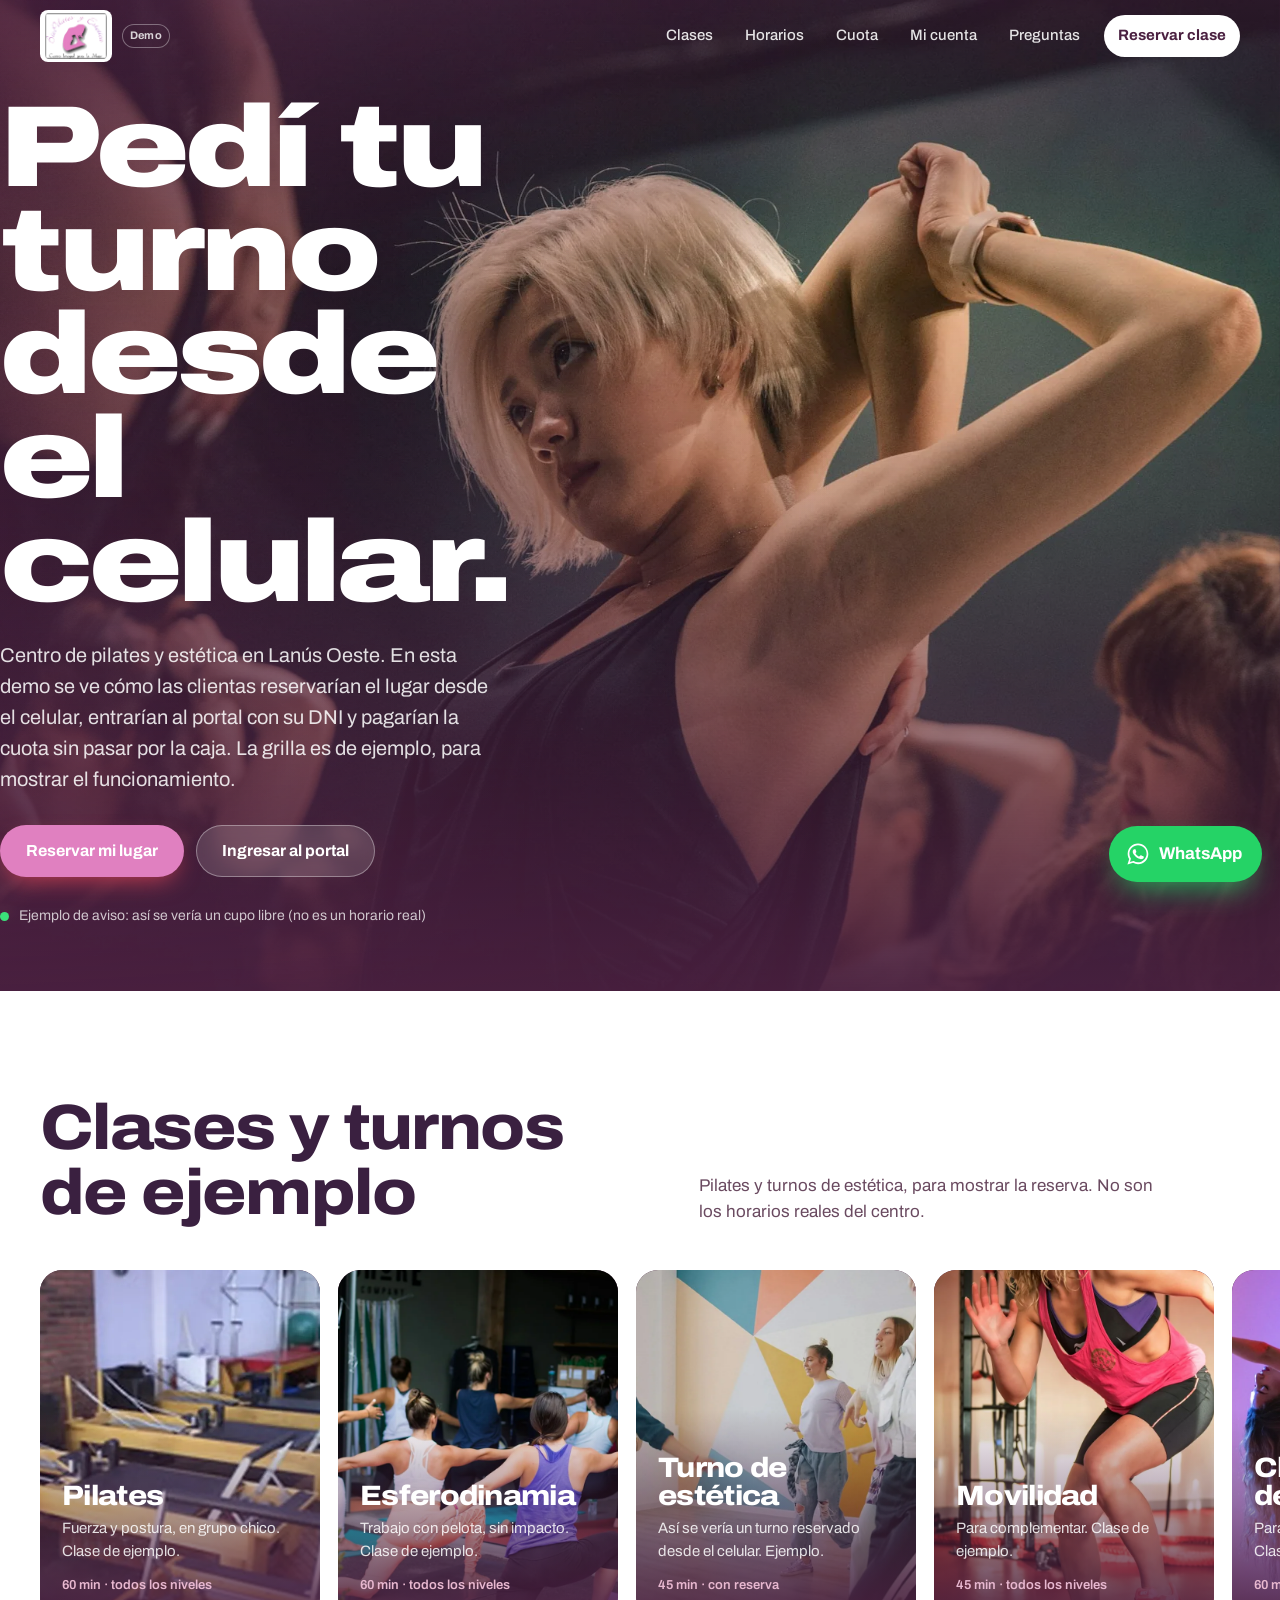
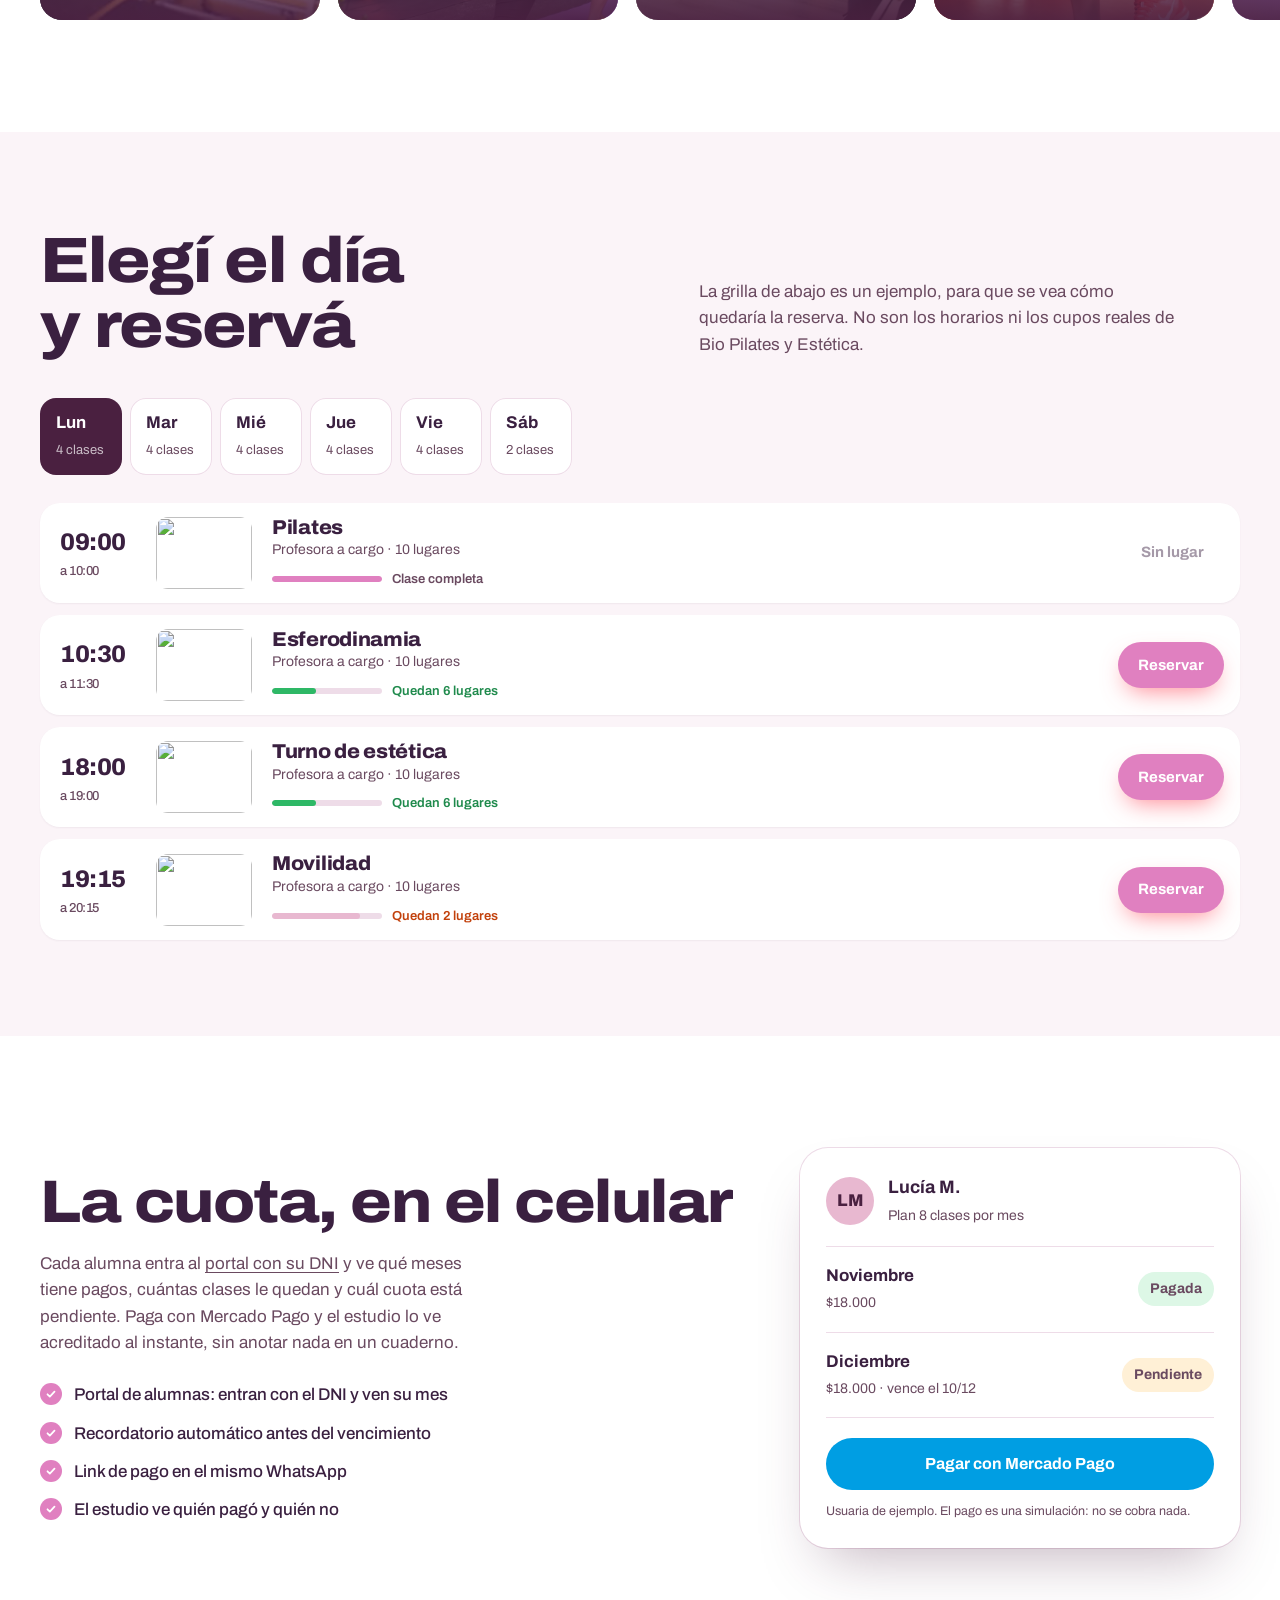
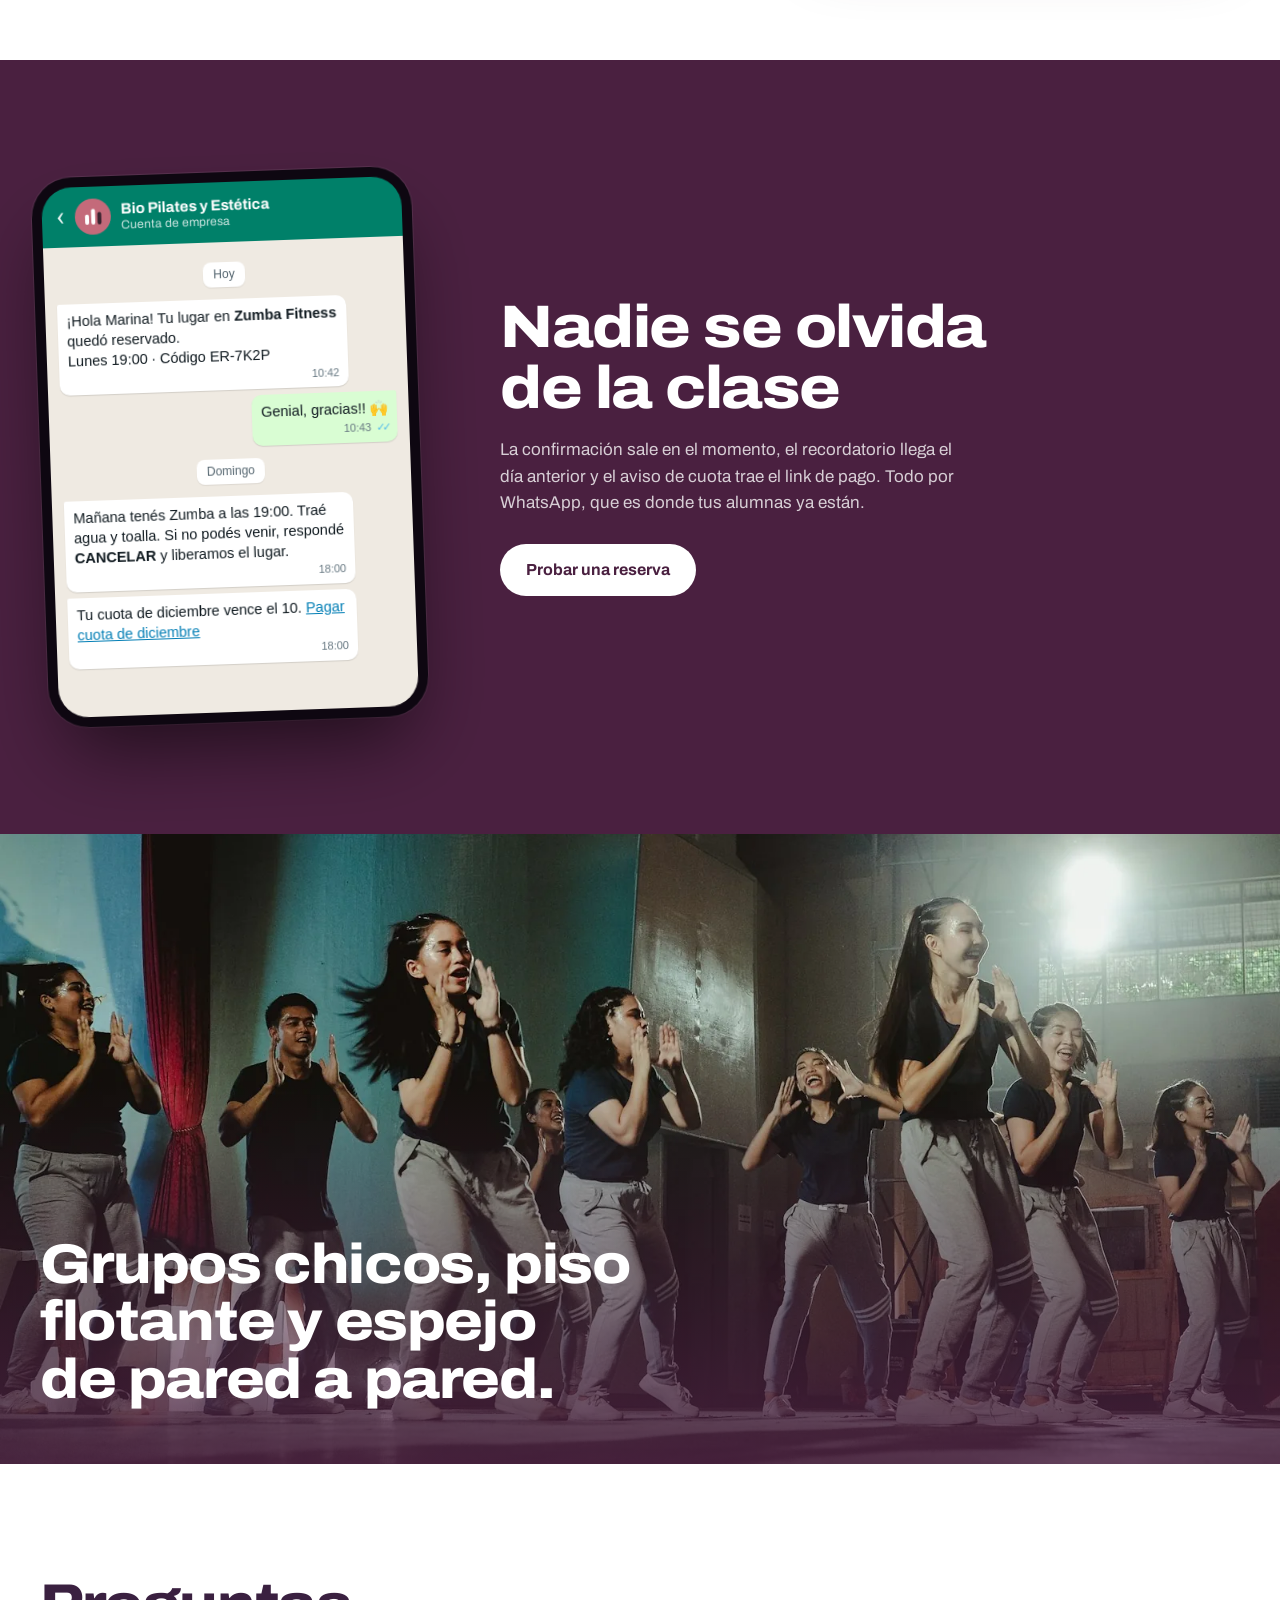
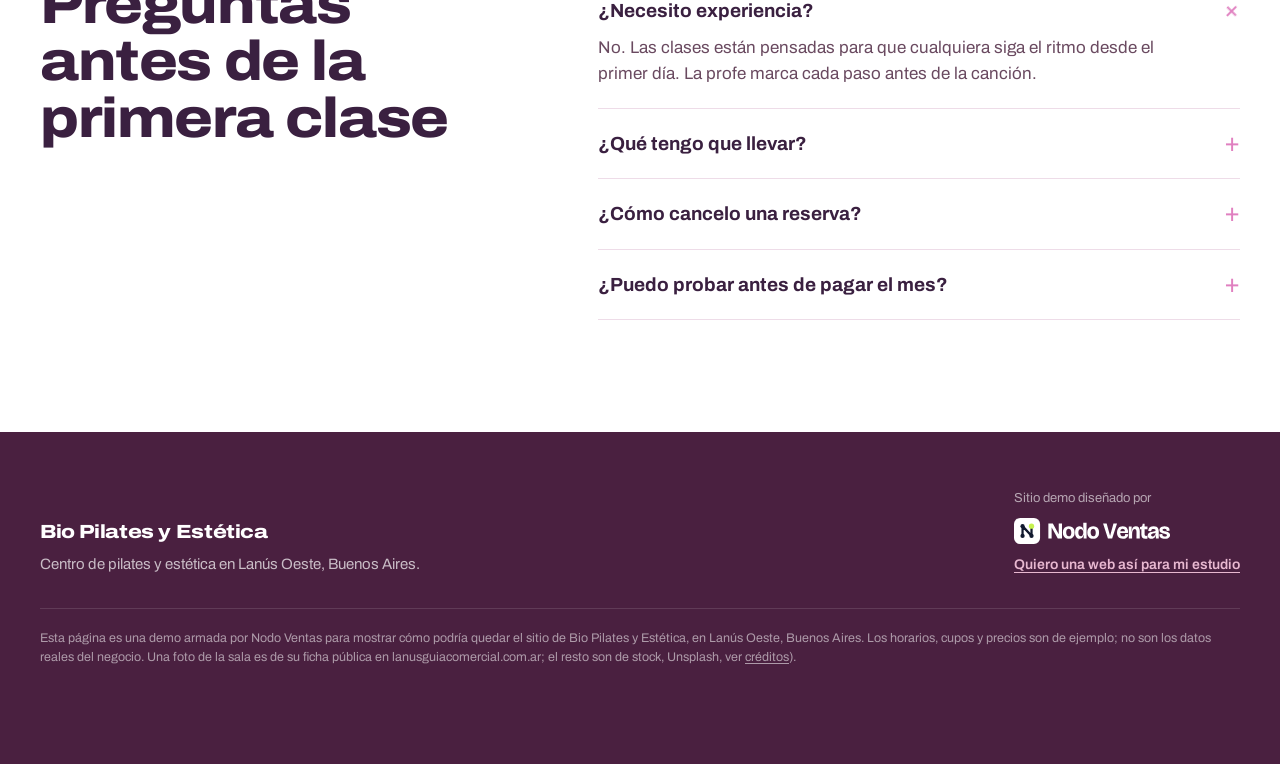
==== commit 8e237982: "La foto real de la sala va en la primera tarjeta de clases" ====
--- a/index.html
+++ b/index.html
@@ -59,11 +59,11 @@
       </div>
       <div class="rail" tabindex="0" aria-label="Clases del estudio">
         <article class="class-tile">
-          <img src="img/clase-funcional.webp" alt="Alumna entrenando" loading="lazy" width="1200" height="900">
+          <img src="img/brand/foto-sala.webp" alt="Sala de pilates reformer de Bio Pilates y Estética" loading="lazy" width="1200" height="900">
           <div class="tile-copy"><h3>Pilates</h3><p>Fuerza y postura, en grupo chico. Clase de ejemplo.</p><span class="tile-meta">60 min · todos los niveles</span></div>
         </article>
         <article class="class-tile">
-          <img src="img/brand/foto-sala.webp" alt="Sala de pilates reformer de Bio Pilates y Estética" loading="lazy" width="1200" height="900">
+          <img src="img/clase-stretch.webp" alt="Alumna en una pausa de estiramiento" loading="lazy" width="1200" height="900">
           <div class="tile-copy"><h3>Esferodinamia</h3><p>Trabajo con pelota, sin impacto. Clase de ejemplo.</p><span class="tile-meta">60 min · todos los niveles</span></div>
         </article>
         <article class="class-tile">
